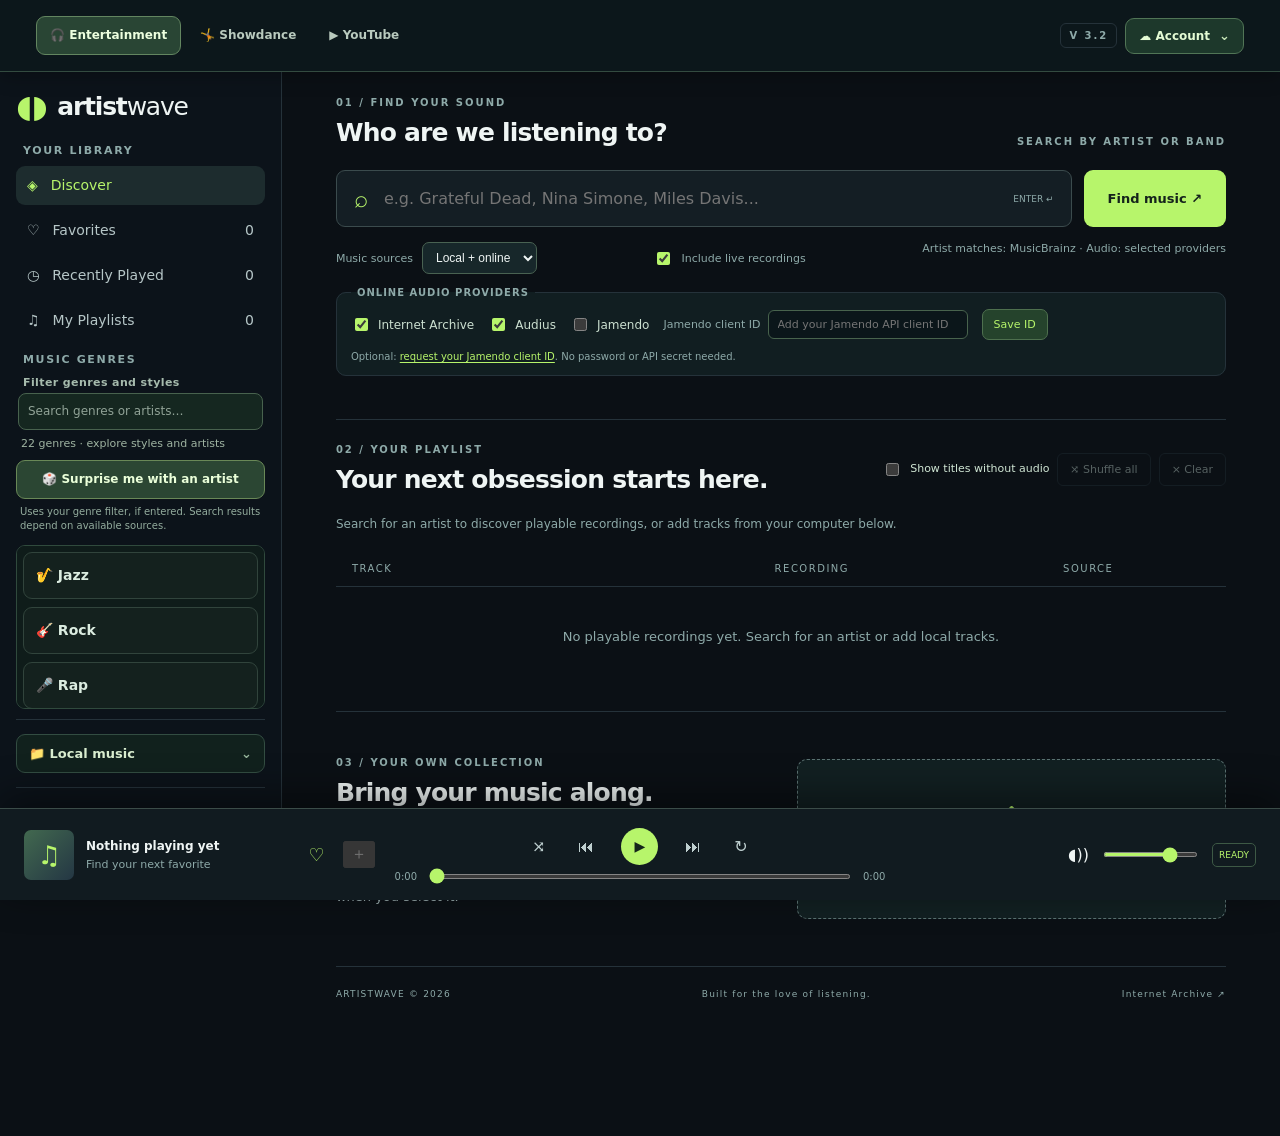
==== index.html @ f335d91b "Create polished My Playlists workspace and save-track actions" ====
<!doctype html>
<html lang="en">
<head>
  <meta charset="utf-8" />
  <meta name="viewport" content="width=device-width, initial-scale=1" />
  <meta name="theme-color" content="#0b1015" />
  <meta name="google-oauth-client-id" content="143348900361-co7l5q5b5jl2c51in1p6od1nft592smq.apps.googleusercontent.com" />
  <title>ArtistWave — Your artist, your station</title>
  <link rel="stylesheet" href="styles.css" />
</head>
<body>
  <div class="app-shell">
      <header class="topbar">
        <nav class="mode-tabs" aria-label="Switch ArtistWave workspace">
          <button type="button" id="modeAudio" class="mode-tab active" aria-current="page">🎧 Entertainment</button>
          <button type="button" id="studioNav" class="mode-tab studio-nav">🤸 Showdance</button>
          <button type="button" id="modeYoutube" class="mode-tab">▶ YouTube</button>
        </nav>
        <div class="top-right"><span class="version">V 3.2</span>
          <details class="topbar-account-menu" id="accountMenu">
            <summary class="topbar-account-toggle" aria-label="Open account and cloud sync settings">☁ Account</summary>
            <div class="cloud-account" aria-label="Account and private cloud sync">
        <div class="cloud-account-label">ACCOUNT · OPTIONAL</div>
        <div id="cloudAccountName" class="cloud-account-name">Guest · saved on this device</div>
        <button class="nav-item cloud-signin" id="cloudSignIn" type="button">☁ Sign in with Google</button>
        <div id="cloudAccountActions" class="cloud-account-actions" hidden>
          <button type="button" id="cloudSyncNow">↻ Sync now</button>
          <button type="button" id="cloudImportGuest">Import guest favorites</button>
          <button type="button" id="cloudSignOut">Sign out</button>
        </div>
        <details id="cloudSetup" class="cloud-setup">
          <summary>Google Drive sync setup</summary>
          <label for="googleClientId">Google OAuth web client ID</label>
          <input id="googleClientId" type="text" placeholder="…apps.googleusercontent.com" autocomplete="off" spellcheck="false" />
          <button type="button" id="cloudSaveClient">Save client ID</button>
          <small>App owner: <a href="https://console.cloud.google.com/auth/clients" target="_blank" rel="noopener noreferrer">create an OAuth web client</a> and enable Google Drive API. Set the authorized JavaScript origin to <code>https://28121978444.github.io</code>. Do not enter a client secret.</small>
        </details>
        <div id="cloudStatus" class="cloud-status" role="status" aria-live="polite">Guest mode · cloud sync off</div>
      </div>
          </details>
        </div></header>
    <aside class="sidebar">
      <a href="#" class="brand" aria-label="ArtistWave home"><span class="brand-icon">◖◗</span><span>artist<span class="brand-light">wave</span></span></a>
      <div class="side-label">YOUR LIBRARY</div>
      <button class="nav-item active" id="discoverNav"><span>◈</span> Discover</button>
      <button class="nav-item" id="favoritesNav"><span>♡</span> Favorites <span class="nav-count" id="favoriteCount">0</span></button>
      <button class="nav-item" id="recentNav" type="button"><span>◷</span> Recently Played <span class="nav-count" id="recentCount">0</span></button>
      <button class="nav-item library-playlists-nav" id="myPlaylistsNav" type="button"><span>♫</span> My Playlists <span class="nav-count" id="myPlaylistsCount">0</span></button>
      <div class="side-label">MUSIC GENRES</div>
      <label class="genre-filter-label" for="genreFilter">Filter genres and styles</label>
      <div class="genre-filter-row"><input id="genreFilter" type="search" placeholder="Search genres or artists…" maxlength="80" autocomplete="off" aria-describedby="genreFilterCount" /><button id="genreFilterClear" type="button" aria-label="Clear genre filter" hidden>×</button></div>
      <div id="genreFilterCount" class="genre-filter-count" role="status" aria-live="polite"></div>
      <button id="surpriseArtist" class="surprise-artist" type="button" aria-describedby="surpriseArtistHelp">🎲 Surprise me with an artist</button>
      <span id="surpriseArtistHelp" class="surprise-help">Uses your genre filter, if entered. Search results depend on available sources.</span>
      <nav id="genreTree" class="genre-tree" aria-label="Browse music genres, styles and eras"></nav>
      <div class="side-divider"></div>
      <details class="sidebar-local-tools" id="localToolsMenu">
        <summary>📁 Local music</summary>
                <button class="nav-item folder-nav" id="addFolderNav" type="button"><span>📁</span> Add Music Folder</button>
        <button class="nav-item folder-reopen" id="reopenFolderNav" type="button" hidden><span>↻</span> Reopen saved folder</button>
        <button class="nav-item folder-forget" id="forgetFolderNav" type="button" hidden><span>×</span> Forget saved folder</button>
        <div class="folder-summary" id="folderSummary" aria-live="polite">No local folder selected</div>
      </details>
      <div class="side-divider"></div>
      
      <div class="sidebar-bottom"><span class="icon-spark">✦</span><p>Just the artist you love.<br><span>No algorithm detours.</span></p></div>
    </aside>



      <main class="main">
      <section class="my-playlists-workspace" id="myPlaylistsWorkspace" hidden aria-labelledby="myPlaylistsHeading">
        <div class="my-playlists-hero">
          <div class="my-playlists-hero-art" aria-hidden="true"><span>♫</span><span>✦</span><span>◖◗</span></div>
          <div class="my-playlists-hero-copy">
            <div class="overline">ARTISTWAVE / YOUR COLLECTION</div>
            <h1 id="myPlaylistsHeading">Your music.<br><em>Your playlists.</em></h1>
            <p>Build your own listening collections. Save tracks while exploring, then return whenever the mood strikes.</p>
          </div>
          <button id="myPlaylistsCreate" class="my-playlists-create" type="button">＋ New playlist</button>
        </div>
        <div class="my-playlists-layout">
          <section class="my-playlists-library" aria-label="Saved playlists">
            <div class="my-playlists-section-head"><h2>Your collections</h2><span id="myPlaylistsTotal">0 playlists</span></div>
            <div id="myPlaylistsCards" class="my-playlists-cards"></div>
          </section>
          <section class="my-playlists-detail" id="myPlaylistsDetail" aria-label="Playlist details">
            <div class="my-playlists-detail-empty" id="myPlaylistsDetailEmpty"><span class="my-playlists-empty-icon">♫</span><h2>A soundtrack for every moment.</h2><p>Create a playlist, then add songs from Discover, Favorites, or Recently Played.</p></div>
            <div id="myPlaylistsDetailContent" hidden>
              <div class="my-playlists-detail-head"><div><div class="overline">PERSONAL PLAYLIST</div><h2 id="myPlaylistsDetailName"></h2><p id="myPlaylistsDetailInfo"></p></div>
                <div class="my-playlists-detail-actions"><button id="myPlaylistsRename" type="button">✎ Rename</button><button id="myPlaylistsDelete" type="button">Delete</button></div></div>
              <div class="my-playlists-play-actions"><button id="myPlaylistsPlay" type="button">▶ Play playlist</button><button id="myPlaylistsShuffle" type="button">⤨ Shuffle</button></div>
              <div id="myPlaylistsTracks" class="my-playlists-tracks"></div>
              <p class="my-playlists-note">Availability depends on your audio sources. Local files stay on your device and may need to be reopened in another session.</p>
            </div>
          </section>
        </div>
      </section>
      <section class="youtube-workspace" id="youtubeWorkspace" hidden aria-labelledby="youtubeHeading">
        <div class="youtube-head"><div class="overline">WATCH MUSIC / VIDEO</div><h2 id="youtubeHeading">▶ YouTube</h2>
          <p>Watch music videos using YouTube’s official, visible player. The entertainment audio library remains separate.</p></div>
        <div class="youtube-account">
          <div class="youtube-account-copy"><strong id="youtubeAccountHeading">YouTube account</strong>
            <p id="youtubeAccountStatus" role="status" aria-live="polite">YouTube uses its own browser sign-in session.</p></div>
          <a id="youtubeSignInLink" href="https://www.youtube.com/" target="_blank" rel="noopener noreferrer">Open YouTube / Sign in ↗</a>
        </div>
        <div class="youtube-panel">
          <form id="youtubeLinkForm" class="youtube-link-form">
            <label for="youtubeUrl">Paste a YouTube video or playlist link</label>
            <div class="youtube-link-row"><input id="youtubeUrl" type="url" inputmode="url" placeholder="https://www.youtube.com/watch?v=…" autocomplete="off" spellcheck="false" />
              <button type="submit">▶ Open video</button></div>
          </form>
          <form id="youtubeSearchForm" class="youtube-search-form" action="https://www.youtube.com/results" method="get" target="_blank" rel="noopener noreferrer">
            <label for="youtubeSearch">Find videos on YouTube</label>
            <div class="youtube-link-row"><input id="youtubeSearch" name="search_query" placeholder="Artist, track, or music video" maxlength="140" />
              <button type="submit">Search YouTube ↗</button></div>
          </form>
          <div id="youtubeMessage" class="youtube-message" role="status" aria-live="polite">Paste a YouTube link to watch it here, or search on YouTube and copy the link.</div>
          <div id="youtubePlayerRegion" class="youtube-player-region" hidden>
            <iframe id="youtubeFrame" title="Official YouTube video player" allow="accelerometer; autoplay; encrypted-media; gyroscope; picture-in-picture; web-share" allowfullscreen loading="lazy" referrerpolicy="strict-origin-when-cross-origin"></iframe>
          </div>
          <p class="youtube-disclaimer">Videos must permit embedding. Playback uses YouTube’s official player, not extracted audio; YouTube Premium does not unlock a separate audio-only stream here.</p>
        </div>
      </section>
      <section class="studio-workspace" id="studioWorkspace" hidden aria-labelledby="studioHeading">
        <div class="studio-intro">
          <div><div class="overline">ARTISTWAVE 3.0 / GYM WORKSPACE</div><h2 id="studioHeading">🤸 Showdance Studio</h2>
            <p>Plan and rehearse gymnastics and dance competition routines. Set your gym’s own time limit; rules vary by discipline and event.</p></div>
          <button type="button" id="studioClose">← Back to music</button>
        </div>
        <div class="studio-layout">
          <div class="studio-main">
            <section class="studio-panel" aria-label="Routine setup">
              <div class="studio-panel-heading"><h3>Routine details</h3><button type="button" id="studioNew">+ New routine</button></div>
              <label for="studioRoutineSelect">Saved routine</label>
              <select id="studioRoutineSelect" aria-label="Choose saved routine"></select>
              <div class="studio-input-grid">
                <label>Routine name<input id="studioName" maxlength="90" placeholder="Floor final – Team A" /></label>
                <label>Athlete / team<input id="studioAthlete" maxlength="90" placeholder="Athlete or group" /></label>
                <label>Discipline<select id="studioDiscipline"><option>Artistic gymnastics</option><option>Rhythmic gymnastics</option><option>Acrobatic gymnastics</option><option>Dance / showdance</option><option>Group gymnastics</option><option>Other gym performance</option></select></label>
                <label>Target duration (seconds)<input id="studioTarget" type="number" min="15" max="900" step="1" value="90" /></label>
              </div>
              <div class="studio-input-actions"><button type="button" id="studioSave">Save routine</button><button type="button" id="studioDelete">Delete routine</button></div>
              <p class="studio-caption">Duration is a planning target, not a claim about competition regulations. Ask the event organizer for the correct limit.</p>
            </section>
            <section class="studio-panel" aria-label="Routine music">
              <div class="studio-panel-heading"><h3>Music timeline</h3><span id="studioTotal" class="studio-duration">0:00 / 1:30</span></div>
              <div class="studio-duration-track"><div id="studioDurationFill"></div></div>
              <p id="studioTimingStatus" class="studio-caption">Add music from the active playlist or your favorites.</p>
              <div class="studio-add-row">
                <select id="studioTrackSelect" aria-label="Choose a track to add"></select>
                <button type="button" id="studioAddTrack">+ Add track</button>
              </div>
              <div id="studioSegments" class="studio-segments" aria-live="polite"></div>
              <div class="studio-practice">
                <button type="button" id="studioPlay">▶ Rehearse routine</button>
                <button type="button" id="studioStop">■ Stop</button>
                <span id="studioPlaybackStatus" role="status" aria-live="polite">Ready to rehearse</span>
              </div>
              <p class="studio-caption">Use start/end times to preview sections in order. Browser seeking depends on the audio source. This is a rehearsal planner, not a downloadable audio editor.</p>
            </section>
          </div>
          <aside class="studio-side">
            <section class="studio-panel"><h3>Gym routine cues</h3><p>For each music section, add a cue such as <strong>Entrance</strong>, <strong>Tumbling pass</strong>, <strong>Formation change</strong>, or <strong>Final pose</strong>.</p>
              <p>Sections play sequentially, with their chosen start/end times. Keep a locally available copy of your competition music and confirm performance rights.</p></section>
            <section class="studio-panel"><h3>Saving & privacy</h3><p>Guest routines stay on this browser. With Google sign-in, online track references and routine metadata synchronize to your private Drive app data.</p><p>Local audio files are never uploaded. Reopen their folder on other devices to rehearse local segments.</p></section>
          </aside>
        </div>
        <audio id="studioAudio" preload="metadata"></audio>
      </section>

      <section class="hero" id="artistWaveHero"><div class="hero-copy"><div class="eyebrow"><span class="little-star">✳</span> THE MUSIC IS YOURS TO CHOOSE</div><h1>One artist.<br><em>Every track.</em></h1><p>No noise. No distractions. Type an artist or band and build a listening session around them.</p></div><div class="hero-art" aria-hidden="true"><div class="orb orb-a"></div><div class="orb orb-b"></div><div class="vinyl"><div class="vinyl-ring ring-one"></div><div class="vinyl-ring ring-two"></div><div class="vinyl-ring ring-three"></div><div class="record-label"><div class="record-hole"></div></div></div><div class="star star-one">✳</div><div class="star star-two">✧</div></div></section>

      <section class="search-section" id="discoverSection"><div class="section-heading"><div><div class="overline">01 / FIND YOUR SOUND</div><h2>Who are we listening to?</h2></div><span class="section-aside">SEARCH BY ARTIST OR BAND</span></div><form id="searchForm" class="search-form"><label class="search-box" for="artistInput"><span class="search-icon">⌕</span><input id="artistInput" name="artist" type="search" placeholder="e.g. Grateful Dead, Nina Simone, Miles Davis..." autocomplete="off" maxlength="100" required /><span class="key-hint">ENTER ↵</span></label><button class="primary-button" id="searchButton" type="submit">Find music <span>↗</span></button></form><div class="search-options"><label class="source-select-label" for="sourceMode"><span>Music sources</span><select id="sourceMode" aria-label="Playlist source"><option value="both" selected>Local + online</option><option value="local">Local only</option><option value="online">Online only</option></select></label><label class="checkbox"><input type="checkbox" id="includeLive" checked/><span>Include live recordings</span></label><span>Artist matches: MusicBrainz · Audio: selected providers</span></div><fieldset class="provider-panel" id="providerPanel"><legend>Online audio providers</legend>
  <label class="provider-choice"><input type="checkbox" id="providerArchive" checked /><span>Internet Archive</span></label>
  <label class="provider-choice"><input type="checkbox" id="providerAudius" checked /><span>Audius</span></label>
  <label class="provider-choice"><input type="checkbox" id="providerJamendo" /><span>Jamendo</span></label>
  <label class="provider-key" for="jamendoClientId"><span>Jamendo client ID</span><input type="text" id="jamendoClientId" inputmode="text" autocomplete="off" spellcheck="false" placeholder="Add your Jamendo API client ID" aria-describedby="jamendoHelp" /></label>
  <button class="provider-save" id="saveJamendoId" type="button">Save ID</button>
  <small id="jamendoHelp">Optional: <a href="https://devportal.jamendo.com/" target="_blank" rel="noopener noreferrer">request your Jamendo client ID</a>. No password or API secret needed.</small>
</fieldset>
<div id="matchPanel" class="match-panel" hidden><div class="match-top"><div><div class="overline">CHOOSE THE RIGHT MATCH</div><h3 id="matchHeading">Search matches</h3></div><span id="matchSummary"></span></div><div id="matchList" class="match-list"></div></div></section>

      <section class="genre-results" id="genreResults" hidden>
        <div class="section-heading"><div><div class="overline">BROWSE THE MUSIC</div><h2 id="genreResultsHeading">Explore music styles</h2></div><span id="genreResultsCount" class="section-aside"></span></div>
        <p id="genreResultsDescription" class="status-message">Choose an artist to load their playlist.</p>
        <div id="genreArtistList" class="genre-artist-list"></div>
      </section>
      <nav class="album-jump" id="albumJump" aria-label="Jump to album" hidden><label for="albumJumpSelect">Jump to album</label><select id="albumJumpSelect" aria-label="Jump to album"><option value="">Choose an album</option></select></nav>
      <section class="playlist-section" id="playlistSection"><div class="section-heading playlist-title"><div><div class="overline" id="playlistOverline">02 / YOUR PLAYLIST</div><h2 id="playlistHeading">Your next obsession starts here.</h2></div><div class="playlist-actions"><label class="checkbox catalog-toggle"><input type="checkbox" id="showUnavailable"/><span>Show titles without audio</span></label><button class="text-button" id="shuffleAll" disabled>⤨ Shuffle all</button><button class="text-button" id="clearList" disabled>× Clear</button></div></div><div id="statusMessage" class="status-message" role="status" aria-live="polite">Search for an artist to discover playable recordings, or add tracks from your computer below.</div><div class="track-table-head"><span>TRACK</span><span>RECORDING</span><span>SOURCE</span><span></span></div><div id="trackList" class="track-list"><div class="empty-state"><div class="empty-icon">♫</div><strong>It's quiet in here.</strong><span>Search for an artist above to start the music.</span></div></div><a id="externalSearch" class="external-search" href="#" target="_blank" rel="noopener noreferrer" hidden></a><button class="load-more" id="loadMore" hidden>Load more recordings ↓</button></section>

      <section class="local-section"><div class="local-left"><div class="overline">03 / YOUR OWN COLLECTION</div><h2>Bring your music along.</h2><p>Add files or select a music folder from the sidebar. ArtistWave scans supported files and subfolders on your device (where permitted). Nothing is uploaded. Folder access is requested only when you select it.</p></div><div class="file-drop" id="fileDrop" tabindex="0" role="button" aria-label="Add local audio files"><span class="upload-icon">↥</span><strong>Drop audio files here</strong><span>or <u>browse files</u> · MP3, FLAC, WAV, OGG, M4A</span><input id="fileInput" type="file" accept="audio/*,.flac,.m4a" multiple hidden /></div></section>
      <footer class="footer"><span>ARTISTWAVE © 2026</span><span>Built for the love of listening.</span><a href="https://archive.org" target="_blank" rel="noopener noreferrer">Internet Archive ↗</a></footer>
    </main>
  </div>

  <div class="player"><div class="now-playing"><div class="mini-art" id="miniArt">♫</div><div class="now-text"><strong id="nowTitle">Nothing playing yet</strong><span id="nowArtist">Find your next favorite</span></div><button id="favoriteCurrent" class="heart-button" aria-label="Save current track" disabled>♡</button><button id="playlistSaveCurrent" class="playlist-save-current" type="button" aria-label="Add current track to playlist" title="Add to playlist" disabled>＋</button></div><div class="playback"><div class="play-controls"><button id="shuffleButton" title="Shuffle" aria-label="Toggle shuffle">⤨</button><button id="previousButton" title="Previous" aria-label="Previous track">⏮</button><button id="playButton" class="play-main" title="Play" aria-label="Play">▶</button><button id="nextButton" title="Next" aria-label="Next track">⏭</button><button id="repeatButton" title="Repeat: off" aria-label="Change repeat mode">↻</button></div><div class="timeline"><span id="currentTime">0:00</span><input id="seekBar" type="range" min="0" max="1000" value="0" aria-label="Seek playback"/><span id="duration">0:00</span></div></div><div class="player-right"><span class="volume-icon">◖))</span><input id="volumeBar" type="range" min="0" max="100" value="75" aria-label="Volume"/><span class="source-badge" id="playingSource">READY</span></div></div>
  <dialog id="artDialog" class="art-dialog" aria-labelledby="artDialogHeading">
    <form method="dialog" id="artDialogForm">
      <h2 id="artDialogHeading">Choose artwork</h2>
      <p id="artDialogArtist" class="art-dialog-info"></p>
      <label for="artUrl">Image URL (photo, logo, album or live show)</label>
      <input id="artUrl" type="url" placeholder="https://example.com/artist.jpg" />
      <div class="art-dialog-actions"><button type="button" id="artSaveUrl" class="primary-button">Use image URL</button><label class="art-upload">Or upload an image<input id="artUpload" type="file" accept="image/*" hidden /></label></div>
      <div class="art-dialog-actions art-dialog-bottom"><button type="button" id="artReset">Restore automatic image</button><button type="submit">Cancel</button></div>
      <p id="artDialogError" role="status"></p>
    </form>
  </dialog>
  <input id="folderInput" type="file" webkitdirectory directory multiple hidden />
  <audio id="audio" preload="metadata"></audio>
  <script src="https://accounts.google.com/gsi/client" defer></script>
  <script src="cloud-sync.js" defer></script>
  <script src="app.js" defer></script>
  <script src="studio.js" defer></script>
  <script src="navigation.js" defer></script>
  <script src="playlists.js" defer></script>
</body>
</html>
---- styles.css ----
:root{color-scheme:dark;--bg:#0b1015;--panel:#101922;--line:#25323a;--text:#eff5f4;--muted:#8eaaa9;--accent:#b7f56b;--sidebar:245px;font-family:Inter,ui-sans-serif,system-ui,-apple-system,"Segoe UI",sans-serif}*{box-sizing:border-box}body{background:var(--bg);color:var(--text);margin:0;padding-bottom:115px}button,input{font:inherit}button{cursor:pointer}a{color:inherit;text-decoration:none}.app-shell{display:grid;grid-template-columns:var(--sidebar) minmax(0,1fr);min-height:100vh}.sidebar{position:sticky;top:0;height:calc(100vh - 92px);border-right:1px solid var(--line);padding:30px 20px;background:#0c131a;display:flex;flex-direction:column;gap:10px}.brand{font-size:25px;font-weight:850;letter-spacing:-1.2px;display:flex;gap:11px;align-items:center;margin-bottom:54px}.brand-icon{color:var(--accent);font-size:31px}.brand-light{font-weight:350}.side-label,.overline,.eyebrow,.section-aside,.breadcrumb,.top-right{font-size:10px;letter-spacing:2px;font-weight:750;color:var(--muted)}.side-label{margin:15px 9px 5px}.nav-item{border:0;background:transparent;color:#b6c6c7;padding:14px;border-radius:9px;text-align:left;display:flex;gap:13px}.nav-item:hover,.nav-item.active{background:#1d2c2e;color:var(--accent)}.nav-count{margin-left:auto}.side-divider{height:1px;background:var(--line);margin:15px 0}.source-item{display:flex;gap:12px;padding:11px 6px;align-items:center}.source-item strong,.source-item small{display:block}.source-item strong{font-size:12px}.source-item small{font-size:10px;color:var(--muted);margin-top:3px}.source-dot,.live-dot{height:8px;width:8px;display:inline-block;border-radius:100%;background:var(--accent);flex-shrink:0}.source-dot.local{background:#7da2db}.sidebar-bottom{margin-top:auto;display:flex;gap:13px;font-size:12px;color:#d4e5dc}.sidebar-bottom span{color:var(--muted)}.icon-spark{font-size:23px}.main{width:100%;max-width:1440px;padding:0 5.4%;margin:auto}.topbar{display:flex;justify-content:space-between;align-items:center;height:83px;border-bottom:1px solid var(--line)}.breadcrumb span{padding:0 8px;color:#4e686d}.breadcrumb strong{color:var(--text)}.top-right{display:flex;gap:10px;align-items:center}.version{border:1px solid var(--line);border-radius:6px;padding:6px 8px;margin-left:10px}.hero{display:flex;min-height:340px;justify-content:space-between;align-items:center;border-bottom:1px solid var(--line);overflow:hidden}.hero-copy{position:relative;z-index:1}.eyebrow{color:var(--accent)}h1{font-size:clamp(42px,5.3vw,82px);letter-spacing:-4px;line-height:.99;margin:25px 0 19px}h1 em{color:var(--accent);font-style:normal}h2{font-size:25px;letter-spacing:-.8px;margin:10px 0 0}.hero p,.local-left p{color:#9aacae;line-height:1.7;max-width:510px;font-size:13px}.hero-art{position:relative;width:340px;height:310px;flex:0 0 340px}.vinyl{width:255px;height:255px;position:absolute;top:27px;left:55px;border-radius:50%;background:repeating-radial-gradient(circle,#111923 0 3px,#1a2932 4px 6px,#0f171d 7px 10px);box-shadow:0 20px 80px #0009,0 0 0 1px #456;display:grid;place-items:center;transform:rotate(-15deg)}.record-label{width:93px;height:93px;background:var(--accent);border-radius:50%;display:grid;place-items:center}.record-hole{width:11px;height:11px;border-radius:50%;background:#101820}.orb{position:absolute;border-radius:50%;filter:blur(30px);background:#376e5577}.orb-a{width:220px;height:200px;left:15px;top:20px}.orb-b{width:150px;height:150px;right:0;bottom:0}.star{position:absolute;color:var(--accent);font-size:28px}.star-one{right:0;top:12px}.star-two{left:20px;bottom:20px}.search-section,.playlist-section{padding:42px 0 25px;border-bottom:1px solid var(--line)}.section-heading{display:flex;align-items:end;justify-content:space-between;margin-bottom:23px}.search-form{display:flex;gap:12px}.search-box{height:57px;border:1px solid #3b4b4d;border-radius:9px;background:#141e24;display:flex;align-items:center;gap:14px;padding:0 17px;flex:1}.search-box:focus-within{border-color:var(--accent)}.search-icon{color:var(--accent);font-size:24px}.search-box input{background:transparent;color:#f8fffa;border:0;outline:0;flex:1;min-width:0}.key-hint{font-size:9px;color:var(--muted);white-space:nowrap}.primary-button{background:var(--accent);border:0;border-radius:9px;color:#14221b;font-size:13px;font-weight:800;padding:0 24px}.primary-button:hover{background:#ccff8b}.search-options{display:flex;justify-content:space-between;gap:20px;font-size:11px;color:var(--muted);margin-top:15px}.checkbox{display:flex;gap:8px;align-items:center}.checkbox input{accent-color:var(--accent)}.match-panel{margin-top:25px;border:1px solid var(--line);border-radius:12px;background:#111a20;padding:20px}.match-panel[hidden],.external-search[hidden],.load-more[hidden]{display:none}.match-top{display:flex;justify-content:space-between;gap:15px;align-items:center;margin-bottom:18px}.match-top h3{margin:6px 0;font-size:19px}.match-top span{font-size:11px;color:var(--muted)}.match-list{display:grid;grid-template-columns:repeat(auto-fill,minmax(225px,1fr));gap:9px;max-height:350px;overflow:auto}.match-card{min-height:75px;border:1px solid #314147;border-radius:9px;padding:12px 14px;text-align:left;color:var(--text);background:#172329;display:flex;flex-direction:column;gap:7px}.match-card strong{font-size:13px}.match-card small{font-size:11px;color:var(--muted);line-height:1.4}.match-card:hover,.match-card.selected{border-color:var(--accent);background:#24352c}.playlist-title{align-items:center}.playlist-actions{display:flex;gap:8px}.text-button{background:transparent;border:1px solid var(--line);padding:9px 12px;border-radius:6px;color:#c7dbd4;font-size:11px}.text-button:disabled{opacity:.4;cursor:default}.status-message{font-size:12px;color:var(--muted);margin-bottom:20px}.status-message.error{color:#ffac93}.track-table-head,.track-row{display:grid;grid-template-columns:3fr 2fr 85px 42px;align-items:center;gap:20px;padding:12px 16px;border-bottom:1px solid var(--line)}.track-table-head{font-size:10px;letter-spacing:1.5px;color:var(--muted)}.track-row{min-height:68px;grid-template-columns:40px minmax(0,3fr) minmax(0,2fr) 85px 42px}.track-row.active{background:#1b302c}.track-row:hover{background:#172229}.track-play,.heart-button{border:0;background:transparent;color:var(--accent);font-size:18px}.track-info{min-width:0}.track-info strong,.track-info small{display:block;overflow:hidden;text-overflow:ellipsis;white-space:nowrap}.track-info strong{font-size:13px}.track-info small,.recording-name,.track-source{font-size:11px;color:var(--muted)}.recording-name{overflow:hidden;text-overflow:ellipsis;white-space:nowrap}.empty-state{padding:42px 15px;display:flex;flex-direction:column;align-items:center;gap:10px;color:var(--muted);font-size:13px}.empty-icon{font-size:34px;color:var(--accent)}.external-search{display:inline-block;color:var(--accent);font-size:12px;margin:20px 0}.load-more{border:1px solid #4c7162;color:var(--accent);padding:12px 17px;background:#17251d;border-radius:8px;margin:15px 0}.local-section{display:grid;grid-template-columns:1fr 1fr;align-items:center;gap:32px;padding:45px 0}.file-drop{border:1px dashed #5b7272;border-radius:10px;min-height:160px;display:flex;flex-direction:column;gap:8px;align-items:center;justify-content:center;cursor:pointer;background:#122022;color:#d8e7de;font-size:12px;text-align:center;padding:15px}.file-drop:hover,.file-drop.dragover{border-color:var(--accent);background:#1f3229}.file-drop span{color:var(--muted)}.upload-icon{font-size:30px;color:var(--accent)!important}.footer{display:flex;gap:20px;justify-content:space-between;border-top:1px solid var(--line);padding:22px 0;font-size:9px;letter-spacing:1.2px;color:var(--muted)}.player{position:fixed;bottom:0;left:0;right:0;z-index:10;height:92px;background:#111b20;border-top:1px solid #3b4c48;display:grid;grid-template-columns:1fr 1.4fr 1fr;gap:20px;align-items:center;padding:10px 24px;box-shadow:0 -10px 40px #0007}.now-playing{display:flex;align-items:center;gap:12px;min-width:0}.mini-art{width:50px;height:50px;display:grid;place-items:center;border-radius:7px;background:linear-gradient(135deg,#42694f,#243744);color:var(--accent);font-size:26px}.now-text{min-width:0;flex:1}.now-text strong,.now-text span{display:block;text-overflow:ellipsis;white-space:nowrap;overflow:hidden}.now-text strong{font-size:12px}.now-text span{font-size:11px;color:var(--muted);margin-top:5px}.playback{display:flex;flex-direction:column;align-items:center;gap:6px}.play-controls{display:flex;gap:21px;align-items:center}.play-controls button{border:0;color:#becfcf;background:transparent;font-size:16px}.play-controls .play-main{background:var(--accent);color:#14251b;width:37px;height:37px;border-radius:50%;font-size:14px}.play-controls button.active{color:var(--accent)}.timeline{display:flex;width:100%;align-items:center;gap:10px;font-size:10px;color:var(--muted)}.timeline input{flex:1}.player-right{display:flex;justify-content:flex-end;align-items:center;gap:12px}.player-right input{max-width:95px}.source-badge{font-size:9px;color:var(--accent);border:1px solid #3d5945;padding:6px;border-radius:5px}input[type=range]{accent-color:var(--accent);height:5px}button:focus-visible,a:focus-visible,input:focus-visible{outline:2px solid var(--accent);outline-offset:3px}@media(max-width:1050px){.app-shell{grid-template-columns:190px 1fr}.sidebar{padding:25px 12px}.main{padding:0 4%}.hero-art{width:230px;flex-basis:230px}.vinyl{left:0;width:205px;height:205px;top:55px}.local-section{grid-template-columns:1fr}.track-table-head,.recording-name{display:none}.track-row{grid-template-columns:32px minmax(0,1fr) 70px 30px}}@media(max-width:700px){.app-shell{display:block}.sidebar{height:auto;position:static;display:flex;flex-direction:row;align-items:center;gap:8px;padding:10px;overflow-x:auto;border-bottom:1px solid var(--line)}.brand{font-size:19px;margin:0 12px 0 0;flex-shrink:0}.side-label,.source-item,.side-divider,.sidebar-bottom{display:none}.nav-item{white-space:nowrap;padding:10px}.main{padding:0 18px}.topbar{height:60px}.hero{min-height:245px}.hero-art{display:none}h1{font-size:48px;letter-spacing:-2.5px}.section-aside,.key-hint{display:none}.search-section,.playlist-section{padding-top:27px}.search-form{flex-direction:column}.primary-button{height:48px}.section-heading{align-items:start;gap:10px}.playlist-actions{flex-wrap:wrap}.search-options{flex-wrap:wrap}.footer{flex-wrap:wrap}.player{grid-template-columns:1fr 1fr;height:110px;padding:8px 14px;gap:8px}.now-playing{grid-column:1}.playback{grid-column:2}.play-controls{gap:9px}.player-right{display:none}body{padding-bottom:110px}}
/* v1.2: visual identity cards — 1/3 image, 2/3 text, stable artwork per ID */
.match-list{grid-template-columns:repeat(auto-fill,minmax(270px,1fr));max-height:520px}
.match-card{display:grid;grid-template-columns:minmax(0,1fr) minmax(0,2fr);gap:0;min-height:116px;padding:0;overflow:hidden;align-items:stretch}
.match-art{position:relative;display:grid;place-items:center;min-width:0;min-height:116px;overflow:hidden;background:linear-gradient(135deg,#314e3b,#182c33);border-right:1px solid #3b5350}
.match-art img{position:absolute;width:100%;height:100%;inset:0;object-fit:cover;display:block}
.match-art-fallback{font-weight:800;font-size:38px;color:var(--accent)}
.match-art-fallback[hidden]{display:none}
.match-copy{display:flex;flex-direction:column;justify-content:center;gap:8px;min-width:0;padding:12px 13px}
.match-copy strong{font-size:13px;line-height:1.25;overflow-wrap:anywhere}
.match-copy small{font-size:11px;line-height:1.4;color:var(--muted);overflow-wrap:anywhere}
@media(max-width:560px){.match-list{grid-template-columns:1fr}.match-card{min-height:105px}.match-art{min-height:105px}}

/* v1.3: Rap era navigation and stable custom artwork */
.genre-tree{display:flex;flex-direction:column;gap:7px;max-height:46vh;overflow-y:auto;padding:0 3px 3px 0}
.genre-node{border:1px solid #31443c;border-radius:9px;background:#14211e;overflow:hidden}
.genre-node summary{cursor:pointer;padding:13px 11px;font-size:13px;font-weight:750;list-style-position:inside;color:var(--accent)}
.genre-era-list{display:flex;flex-direction:column;padding:3px 8px 9px 21px;gap:3px}
.genre-era-button{border:0;border-radius:6px;background:transparent;color:#bccdc4;text-align:left;padding:9px 10px;font-size:12px}
.genre-era-button:hover,.genre-era-button[aria-pressed="true"]{background:#29422f;color:var(--accent)}
.genre-results{padding:30px 0 20px;border-bottom:1px solid var(--line)}
.genre-results[hidden]{display:none}
.genre-artist-list{display:grid;grid-template-columns:repeat(auto-fill,minmax(215px,1fr));gap:10px}
.genre-artist-card{position:relative;display:flex;flex-direction:column;align-items:flex-start;gap:8px;text-align:left;border:1px solid #30473b;border-radius:9px;padding:15px 35px 15px 15px;background:#13221d;color:#f0f5ee;min-height:87px}
.genre-artist-card:hover{border-color:var(--accent);background:#23372b}
.genre-artist-card strong{font-size:13px}
.genre-artist-card small{font-size:11px;color:var(--muted);line-height:1.4}
.genre-artist-card>span:last-child{position:absolute;right:14px;top:15px;color:var(--accent)}
.match-art{cursor:pointer}
.match-art:focus-visible{outline:2px solid var(--accent);outline-offset:-3px;z-index:2}
.art-dialog{width:min(94vw,480px);background:#15221f;color:var(--text);border:1px solid #496a54;border-radius:12px;padding:25px;box-shadow:0 20px 80px #000c}
.art-dialog::backdrop{background:#000b}
.art-dialog form{display:flex;flex-direction:column;gap:14px}
.art-dialog h2{margin:0;font-size:24px}
.art-dialog-info{margin:0;color:var(--muted);font-size:13px}
.art-dialog label{font-size:12px;color:#cad9cf}
.art-dialog input[type=url]{width:100%;padding:13px;background:#0e1717;border:1px solid #466453;border-radius:7px;color:var(--text)}
.art-dialog-actions{display:flex;gap:12px;align-items:center;flex-wrap:wrap}
.art-dialog-actions .primary-button{min-height:40px}
.art-upload{display:inline-flex;align-items:center;min-height:40px;border:1px solid #4b6653;border-radius:7px;padding:0 12px;cursor:pointer}
.art-dialog-bottom{justify-content:space-between}
.art-dialog-bottom button{background:transparent;border:1px solid #4d6557;color:#cfe5d1;border-radius:7px;padding:10px}
#artDialogError{font-size:12px;color:#ffa791;margin:0;min-height:15px}
@media(max-width:800px){.genre-tree{max-height:50vh}.sidebar{flex-wrap:wrap}.genre-tree{width:100%;order:5}.genre-results{padding-top:22px}}

/* v1.4: optional catalog-only titles and external lyrics lookup */
.catalog-toggle{display:inline-flex;align-items:center;gap:8px;max-width:225px;white-space:normal;color:#d0e6d4;font-size:11px;text-align:left;line-height:1.3}
.catalog-toggle input{accent-color:var(--accent);flex:none}
.unavailable-row{grid-template-columns:40px minmax(0,3fr) minmax(0,2fr) 65px 112px;border-left:2px solid #846d48;background:#171e20}
.unavailable-row .track-info strong{color:#b7c7c2}
.unavailable-mark{color:#b9a079;text-align:center}
.unavailable-row .recording-name{color:#c2ad81}
.lyrics-link{display:inline-flex;justify-content:center;align-items:center;font-size:11px;white-space:nowrap;color:#d7f3ac;border:1px solid #647c55;padding:8px 7px;border-radius:6px;text-decoration:none}
.lyrics-link:hover{background:#2d3a26}
@media(max-width:1050px){.unavailable-row{grid-template-columns:32px minmax(0,1fr) 65px 112px}.unavailable-row .recording-name{display:none}}
@media(max-width:700px){.playlist-actions{align-items:center}.catalog-toggle{min-width:155px}.unavailable-row{grid-template-columns:23px minmax(0,1fr) 94px;gap:6px;padding:10px 6px}.unavailable-row .track-source{display:none}.lyrics-link{font-size:10px;padding:6px 4px}}

/* v1.5: linked lyrics sources for ALL tracks, with explicit provider credit */
.track-row{grid-template-columns:40px minmax(0,3fr) minmax(0,2fr) 72px minmax(162px,1.5fr)}
.track-actions{display:flex;align-items:center;justify-content:flex-end;gap:7px;min-width:0}
.lyrics-actions{display:flex;align-items:center;justify-content:flex-end;gap:5px;flex-wrap:wrap;min-width:0}
.lyrics-actions .lyrics-link{font-size:10px;padding:6px 7px;line-height:1.2}
.lyrics-credit{font-size:9px;color:var(--muted);width:100%;text-align:right;line-height:1.2}
.unavailable-row{grid-template-columns:40px minmax(0,3fr) minmax(0,2fr) 72px minmax(162px,1.5fr)}
.unavailable-row>.lyrics-actions{align-self:center}
.track-heart,.track-actions .heart-button{flex:none}
@media(max-width:1050px){
  .track-row,.unavailable-row{grid-template-columns:32px minmax(0,1fr) 68px minmax(162px,1fr)}
  .recording-name{display:none}
}
@media(max-width:700px){
  .track-row,.unavailable-row{grid-template-columns:26px minmax(0,1fr) minmax(120px,1.1fr);gap:5px;padding:9px 5px}
  .track-row>.track-source,.unavailable-row>.track-source{display:none}
  .track-actions{gap:1px;justify-content:flex-end}
  .lyrics-actions{gap:3px}
  .lyrics-actions .lyrics-link{font-size:9px;padding:6px 5px}
  .lyrics-credit{font-size:8px}
}

/* v1.6: Rap era expands to artist names directly in the genre sidebar */
.genre-era-group{display:flex;flex-direction:column;min-width:0}
.genre-era-button{width:100%;font-weight:600}
.genre-era-button.active,.genre-era-button[aria-expanded="true"]{background:#29422f;color:var(--accent)}
.genre-sidebar-artists{display:flex;flex-direction:column;gap:1px;padding:3px 0 7px 8px}
.genre-sidebar-artists[hidden]{display:none}
.genre-sidebar-artist{background:transparent;border:0;border-left:2px solid #365448;text-align:left;color:#c3d2c9;font-size:11px;padding:7px 8px 7px 11px;width:100%;overflow-wrap:anywhere}
.genre-sidebar-artist:hover,.genre-sidebar-artist:focus-visible{border-left-color:var(--accent);color:var(--accent);background:#203328}
.genre-results{scroll-margin-top:16px}
.genre-tree{max-height:calc(100vh - 330px);min-height:160px;overflow-y:auto}
@media(max-width:800px){.genre-tree{max-height:340px;min-height:0}}

/* v1.7: shared navigation for historical genre eras and showdance styles */
.genre-tree{gap:7px;overflow-y:auto;scrollbar-color:#4a6c54 transparent;scrollbar-width:thin}
.genre-category-heading{margin:15px 4px 6px;padding-top:12px;border-top:1px solid #31443c;font-size:10px;font-weight:800;letter-spacing:1.25px;color:#9eb29f}
.genre-node{display:flex;flex-direction:column;min-width:0}
.genre-top-button{width:100%;background:transparent;color:#dbece0;border:0;text-align:left;font-size:13px;font-weight:720;padding:13px 11px;line-height:1.35}
.genre-top-button[aria-expanded="true"]{background:#243b2b;color:var(--accent)}
.genre-top-button:hover{background:#29422f;color:var(--accent)}
.genre-style-group{display:flex;flex-direction:column;min-width:0}
.genre-style-button{width:100%;text-align:left;background:#1b2c25;border:0;border-radius:6px;padding:10px 9px;color:#c3dacc;font-size:11px;font-weight:730}
.genre-style-button[aria-expanded="true"]{color:var(--accent);background:#293c2d}
.genre-style-button:hover{color:var(--accent)}
.genre-style-group .genre-era-group{margin-left:5px}
.genre-era-button{white-space:normal;overflow-wrap:anywhere;line-height:1.4}
.genre-results{scroll-margin-top:15px}
.genre-artist-list{grid-template-columns:repeat(auto-fill,minmax(210px,1fr))}
@media(max-width:800px){.genre-category-heading{width:100%}.genre-tree{max-height:350px}}

/* v1.8 sidebar fix: do not compress expanded genre buttons to a few pixels.
   The outer genre list scrolls, while every button keeps its natural height. */
.sidebar{min-width:0}
.sidebar .genre-tree{
  display:flex;
  flex-direction:column;
  flex:1 1 auto;
  min-height:0;
  min-width:0;
  max-height:none;
  gap:8px;
  overflow-y:auto;
  overflow-x:hidden;
  align-items:stretch;
  padding:2px 5px 12px 2px;
}
.sidebar .genre-node{
  display:flex;
  flex:0 0 auto;
  flex-shrink:0;
  flex-direction:column;
  width:100%;
  height:auto;
  min-width:0;
  overflow:visible;
  border-radius:9px;
}
.sidebar .genre-top-button,
.sidebar .genre-style-button,
.sidebar .genre-era-button,
.sidebar .genre-sidebar-artist{
  display:block;
  position:static;
  width:100%;
  height:auto;
  min-height:38px;
  max-height:none;
  line-height:1.4;
  white-space:normal;
  overflow-wrap:anywhere;
  box-sizing:border-box;
  flex:0 0 auto;
  text-align:left;
}
.sidebar .genre-top-button{padding:11px 12px;min-height:45px}
.sidebar .genre-style-button{padding:9px 11px;min-height:39px}
.sidebar .genre-era-button{padding:9px 10px;min-height:38px}
.sidebar .genre-sidebar-artist{padding:9px 10px;min-height:34px}
.sidebar .genre-era-list,
.sidebar .genre-style-group,
.sidebar .genre-era-group,
.sidebar .genre-sidebar-artists{
  flex:0 0 auto;
  height:auto;
  min-height:0;
  overflow:visible;
}
.sidebar .genre-category-heading{
  flex:0 0 auto;
  width:100%;
  line-height:1.5;
  margin:16px 0 7px;
  white-space:normal;
}
.sidebar .sidebar-bottom{flex:0 0 auto}
@media(max-width:700px){
  .sidebar{align-items:stretch;overflow:visible}
  .sidebar .genre-tree{
    order:5;
    flex:1 0 100%;
    width:100%;
    max-height:360px;
    overflow-y:auto;
  }
  .sidebar .genre-node{width:100%}
}

/* v1.9: artist cards select from ANY point, with independent picture edit icon */
.match-item{position:relative;display:block;min-width:0}
.match-item>.match-card{width:100%;height:100%;min-height:116px;cursor:pointer}
.match-item>.match-card:hover .match-art,.match-item>.match-card:focus-visible .match-art{filter:brightness(1.12)}
.match-item>.match-card.selected{border-color:var(--accent);background:#263b2d}
.match-item>.match-edit{
  position:absolute;z-index:2;top:8px;right:8px;
  display:grid;place-items:center;width:30px;height:30px;
  border:1px solid #73887c;border-radius:7px;
  background:#101e1deb;color:var(--accent);font-size:17px;
  cursor:pointer;line-height:1;
}
.match-item>.match-edit:hover,.match-item>.match-edit:focus-visible{background:#34543b;border-color:var(--accent)}
.match-item .match-copy{padding-right:41px}
.match-item .match-art{cursor:pointer}
@media(max-width:560px){.match-item>.match-card{min-height:105px}}

/* v2.0: selected local folders and local / online source mode */
.folder-nav{width:100%;align-items:center;min-height:40px;font-size:12px;flex-shrink:0}
.folder-summary{padding:0 12px 9px;color:var(--muted);font-size:10px;line-height:1.5;overflow-wrap:anywhere;flex-shrink:0}
.source-select-label{display:inline-flex;align-items:center;gap:9px;font-size:11px;color:var(--muted);flex-wrap:wrap}
.source-select-label select{appearance:auto;background:#17272a;color:var(--text);border:1px solid #496252;border-radius:7px;padding:7px 9px;max-width:210px;font-size:12px}
.source-select-label select:focus-visible{outline:2px solid var(--accent)}
@media(max-width:700px){
  .sidebar .folder-nav{order:4;width:auto;white-space:nowrap;flex:0 0 auto;margin-left:auto}
  .sidebar .folder-summary{display:none}
  .source-select-label{width:100%;justify-content:flex-start}
}

/* v2.1: individually selectable playback providers */
.provider-panel{display:flex;flex-wrap:wrap;align-items:center;gap:9px 14px;min-width:0;margin:13px 0 18px;border:1px solid var(--line);background:#111e21;padding:11px 14px;border-radius:10px}
.provider-panel legend{font-size:10px;font-weight:800;color:var(--muted);letter-spacing:1px;padding:0 6px;text-transform:uppercase}
.provider-choice{display:inline-flex;align-items:center;gap:7px;font-size:12px;color:#cce0d1;cursor:pointer}
.provider-choice input{accent-color:var(--accent);flex:none}
.provider-key{display:inline-flex;align-items:center;gap:7px;font-size:11px;color:var(--muted);min-width:0}
.provider-key input{background:#0b161a;border:1px solid #48634d;color:var(--text);border-radius:6px;padding:7px 9px;width:200px;max-width:45vw;min-width:0;font-size:11px}
.provider-save{background:#25432c;border:1px solid #4e704e;border-radius:7px;color:var(--accent);font-size:11px;padding:8px 11px;cursor:pointer}
.provider-save:hover{background:#34563a}
.provider-panel small{flex-basis:100%;font-size:10px;line-height:1.5;color:var(--muted)}
.provider-panel small a{color:var(--accent);text-decoration:underline;text-underline-offset:2px}
.track-source .provider-link{color:var(--accent);text-decoration:underline;text-decoration-color:#60805d;text-underline-offset:2px}
@media(max-width:700px){.provider-panel{align-items:flex-start}.provider-key{flex-basis:100%}.provider-key input{flex:1;width:auto;max-width:none}.provider-choice{margin:3px 0}}

/* v2.2: album sections with independent album playback controls */
.album-group{margin:19px 0 24px;border:1px solid var(--line);border-radius:12px;overflow:hidden;background:#111a20;min-width:0}
.album-header{display:flex;align-items:center;flex-wrap:wrap;gap:10px 14px;padding:13px 16px;background:#192a27;border-bottom:1px solid #34473d;min-height:58px}
.album-heading{font-size:15px;line-height:1.3;letter-spacing:-.2px;font-weight:760;color:#e9f5e7;margin:0;min-width:0;overflow-wrap:anywhere}
.album-count{font-size:10px;white-space:nowrap;color:var(--muted);margin-right:auto}
.album-play-button{display:inline-flex;align-items:center;justify-content:center;min-height:34px;flex:0 0 auto;white-space:nowrap;background:#b7f56b;color:#13231a;border:0;border-radius:8px;font-size:11px;font-weight:800;padding:8px 14px;cursor:pointer}
.album-play-button:hover{background:#d2ff99}
.album-play-button:focus-visible{outline:2px solid white;outline-offset:2px}
.album-tracks{min-width:0}
.album-tracks>.track-row:last-child{border-bottom:0}
.album-tracks>.track-row{background:transparent}
.album-tracks>.track-row.active{background:#1b302c}
.album-tracks>.track-row:hover{background:#1c292c}
@media(max-width:700px){
 .album-group{margin:14px 0 18px}
 .album-header{padding:11px 12px;gap:8px}
 .album-heading{flex:1 1 55%;font-size:13px}
 .album-count{order:3;flex-basis:100%;margin-right:0}
 .album-play-button{font-size:11px;padding:8px 10px}
}

/* v2.3 optional account & cloud settings */
.cloud-account{border:1px solid #354b43;background:#11211f;border-radius:9px;padding:11px 9px;display:flex;flex-direction:column;gap:7px;min-width:0;flex:0 0 auto}
.cloud-account-label{font-size:10px;letter-spacing:1.2px;color:var(--muted);font-weight:800}
.cloud-account-name{font-size:11px;font-weight:700;line-height:1.4;color:#e1eee5;overflow-wrap:anywhere}
.cloud-signin{border:1px solid #41694c;background:#203d2b;color:var(--accent);font-size:11px;line-height:1.35;padding:10px;justify-content:center;text-align:center;min-height:38px;flex:0 0 auto}
.cloud-account-actions{display:flex;flex-direction:column;gap:6px;min-width:0}
.cloud-account-actions[hidden]{display:none}
.cloud-account-actions button,.cloud-setup button{border:1px solid #456b4f;border-radius:6px;background:#244331;color:#e0f9d2;font-size:10px;text-align:left;padding:8px 9px;min-height:31px}
.cloud-account button:disabled{opacity:.55;cursor:wait}
.cloud-setup summary{cursor:pointer;color:#bfcea9;font-size:10px;line-height:1.5}
.cloud-setup label{font-size:10px;color:var(--muted);display:block;margin-top:8px}
.cloud-setup input{width:100%;min-width:0;background:#0a181b;color:var(--text);font-size:10px;border:1px solid #4a6655;border-radius:5px;padding:7px;margin:5px 0;overflow-wrap:anywhere}
.cloud-setup small{display:block;color:var(--muted);font-size:9px;line-height:1.5;margin-top:7px}
.cloud-status{font-size:10px;color:#a1b5a9;line-height:1.5;overflow-wrap:anywhere}
.cloud-status.error{color:#f6bbad}
@media(max-width:700px){
 .sidebar .cloud-account{order:4;flex:1 0 100%;width:100%;padding:8px 10px}
 .sidebar .cloud-account-actions{flex-direction:row;flex-wrap:wrap}
 .sidebar .cloud-account-actions button{flex:1 1 auto}
 .sidebar .cloud-signin{text-align:left;justify-content:flex-start}
}

/* v2.4: trusted release-year labels alongside album and collection headings */
.album-year{font-size:10px;color:var(--muted);border:1px solid #42604a;border-radius:5px;padding:4px 7px;line-height:1;white-space:nowrap}
.album-heading{flex:0 1 auto}
.album-header .album-year{flex:0 0 auto}

/* v2.5 library: album art, jump links, listening history, saved folders */
.album-jump{display:flex;align-items:center;gap:11px;flex-wrap:wrap;margin:15px 0 19px;padding:10px 14px;background:#15251f;border:1px solid #355348;border-radius:10px}
.album-jump[hidden]{display:none}
.album-jump label{font-size:11px;font-weight:700;letter-spacing:.5px;color:var(--muted);white-space:nowrap}
.album-jump select{color:var(--text);background:#0f1d1e;border:1px solid #526c58;border-radius:7px;padding:8px 10px;min-width:180px;max-width:100%;flex:1}
.album-group{scroll-margin-top:24px}
.album-header{gap:10px}
.album-cover{height:54px;width:54px;flex:0 0 54px;display:grid;place-items:center;overflow:hidden;background:linear-gradient(145deg,#345846,#152d30);border:1px solid #506b56;border-radius:8px;color:#bddc8c;font-size:24px}
.album-cover img{width:100%;height:100%;object-fit:cover;display:block}
.album-cover img[hidden]{display:none}
.sidebar .folder-reopen,.sidebar .folder-forget{min-height:35px;font-size:11px;line-height:1.4;width:100%;flex:0 0 auto}
.sidebar .folder-reopen[hidden],.sidebar .folder-forget[hidden]{display:none}
.sidebar .folder-forget{color:#e6b5a6}
@media(max-width:700px){
  .album-jump{margin:12px 0;padding:10px}
  .album-jump select{width:100%;flex-basis:100%}
  .album-cover{height:44px;width:44px;flex-basis:44px}
  .sidebar .folder-reopen,.sidebar .folder-forget{width:auto;flex:1 1 auto}
}

/* v3 sidebar usability: genres stay visible ahead of optional account tools. */
@media(min-width:701px){
  .sidebar{height:100dvh;box-sizing:border-box;overflow-y:auto;overflow-x:hidden;overscroll-behavior:contain;padding-top:16px;padding-bottom:16px;gap:6px}
  .sidebar .brand{margin-bottom:9px;flex:0 0 auto}
  .sidebar .side-label{margin:7px 7px 3px;flex:0 0 auto}
  .sidebar .nav-item{flex:0 0 auto;padding:10px 11px}
  .sidebar .side-divider{margin:6px 0;flex:0 0 auto}
  .sidebar .genre-tree{flex:0 0 auto;min-height:240px;max-height:min(52dvh,490px);overflow-y:auto;scrollbar-width:thin;border:1px solid #304a3d;background:#0f1c1a;border-radius:9px;padding:6px}
  .sidebar .cloud-account{flex:0 0 auto}
  .sidebar .sidebar-bottom{display:none}
}
@media(max-width:700px){
  .sidebar .genre-tree{order:2;flex:1 0 100%;min-height:220px;max-height:360px}
  .sidebar .cloud-account{order:4}
}

/* ArtistWave 3.0 — gymnastics and dance competition rehearsal workspace */
.studio-workspace{padding:25px 0 35px;min-width:0}
.studio-workspace[hidden]{display:none}
.studio-intro{display:flex;align-items:center;justify-content:space-between;gap:22px;padding:27px 26px;margin:8px 0 20px;background:linear-gradient(115deg,#17392d,#15222e);border:1px solid #4d7052;border-radius:15px}
.studio-intro h2{font-size:clamp(25px,3vw,38px);margin:8px 0 10px;line-height:1.1;color:#e8ffd9}
.studio-intro p{max-width:630px;font-size:13px;line-height:1.7;color:#c4d6ce;margin:0}
.studio-intro button,.studio-input-actions button,.studio-panel-heading button,.studio-practice button,.studio-add-row button{background:#c4f38a;color:#18291c;border:0;border-radius:8px;font-size:12px;font-weight:800;padding:11px 15px;white-space:nowrap}
.studio-intro button{background:#244b3e;border:1px solid #6d9077;color:#edffe4}
.studio-layout{display:grid;grid-template-columns:minmax(0,2fr) minmax(240px,.85fr);gap:18px;align-items:start}
.studio-main,.studio-side{display:flex;flex-direction:column;gap:16px;min-width:0}
.studio-panel{background:#111d21;border:1px solid #344a41;border-radius:13px;padding:20px;min-width:0}
.studio-panel h3{font-size:18px;margin:0 0 11px;color:#eef8e7}
.studio-panel>p,.studio-side p{line-height:1.7;color:#c5d5cd;font-size:12px}
.studio-panel-heading{display:flex;align-items:center;justify-content:space-between;flex-wrap:wrap;gap:9px;margin-bottom:13px}
.studio-panel-heading h3{margin:0}
.studio-panel label{font-size:11px;font-weight:700;color:#b4c6bb;display:flex;flex-direction:column;gap:6px}
.studio-panel input,.studio-panel select{background:#0b1619;border:1px solid #50665a;color:#f4f8f2;border-radius:7px;padding:10px;width:100%;min-width:0;font-family:inherit;font-size:12px;box-sizing:border-box}
.studio-panel select{cursor:pointer}
.studio-input-grid{display:grid;grid-template-columns:repeat(2,minmax(0,1fr));gap:12px;margin:13px 0}
.studio-input-actions{display:flex;flex-wrap:wrap;gap:9px;margin-top:12px}
#studioDelete{background:#3b2b29;color:#f4c6be;border:1px solid #86564d}
.studio-caption{font-size:11px!important;line-height:1.6;color:#97ab9e!important;margin:11px 0 0}
.studio-duration{font-size:15px;color:#d2ffa6;font-weight:800;font-variant-numeric:tabular-nums}
.studio-duration-track{width:100%;height:9px;overflow:hidden;border-radius:6px;background:#25372e;border:1px solid #395848}
.studio-duration-track>div{height:100%;width:0;background:#b4ee79;border-radius:6px;transition:width .15s}
.studio-duration-track>div.over-target{background:#ffad75}
.studio-add-row{display:flex;gap:9px;align-items:center;margin:17px 0}
.studio-add-row select{flex:1;min-width:0}
.studio-segments{display:flex;flex-direction:column;gap:11px;min-width:0}
.studio-segment{border:1px solid #365244;border-radius:10px;background:#182824;padding:12px;min-width:0}
.studio-segment-header{display:flex;gap:6px 12px;align-items:baseline;flex-wrap:wrap;margin-bottom:11px}
.studio-segment-header strong{color:#f5ffe6;font-size:13px}
.studio-segment-source{color:#b0c0b2;font-size:10px}
.studio-segment-fields{display:grid;grid-template-columns:100px 100px minmax(120px,1fr);gap:9px}
.studio-segment-actions{display:flex;gap:6px;justify-content:flex-end;margin-top:9px}
.studio-segment-actions button{border:1px solid #507459;background:#213b31;color:#e1f4d3;min-width:34px;min-height:33px;border-radius:7px}
.studio-segment-actions button:last-child{color:#ffb4a7}
.studio-empty{font-size:12px;color:#acc0ae;border:1px dashed #3b574b;border-radius:8px;padding:18px;margin:0}
.studio-practice{display:flex;gap:8px;align-items:center;flex-wrap:wrap;margin-top:17px}
#studioStop{background:#26352f;color:#e0e9dd;border:1px solid #5b7661}
.studio-practice span{font-size:11px;color:#a9ceae;line-height:1.5}
.studio-practice .error{color:#ffb8a6}
.studio-panel button:disabled{opacity:.55;cursor:not-allowed}
.studio-nav{color:#d3f1c1}
@media(max-width:1100px){.studio-layout{grid-template-columns:minmax(0,1fr)}.studio-side{display:grid;grid-template-columns:repeat(2,minmax(0,1fr))}}
@media(max-width:700px){
  .studio-intro{padding:18px;align-items:flex-start;flex-direction:column}
  .studio-panel{padding:13px}
  .studio-input-grid{grid-template-columns:1fr}
  .studio-side{grid-template-columns:1fr}
  .studio-segment-fields{grid-template-columns:repeat(2,minmax(0,1fr))}
  .studio-segment-cue{grid-column:span 2}
  .studio-add-row{flex-direction:column;align-items:stretch}
  .studio-add-row button{width:100%}
}

/* Dedicated workspace visibility must override the normal hero flex layout. */
.hero[hidden],.studio-workspace[hidden]{display:none!important}

/* v3.0: compact account dropdown on the right side of the top bar. */
.topbar{position:relative;z-index:30;overflow:visible}
.topbar .top-right{display:flex;align-items:center;gap:9px;min-width:0}
.topbar-account-menu{position:relative;flex:0 0 auto;z-index:31;letter-spacing:normal}
.topbar-account-toggle{list-style:none;display:inline-flex;align-items:center;justify-content:center;min-height:36px;border-radius:9px;padding:8px 13px;box-sizing:border-box;border:1px solid #517556;background:#1d382b;color:#e4fbd4;font-size:12px;font-weight:800;cursor:pointer;white-space:nowrap}
.topbar-account-toggle::-webkit-details-marker{display:none}
.topbar-account-toggle::after{content:'⌄';font-size:13px;margin-left:9px;color:#c9e8b9}
.topbar-account-menu[open] .topbar-account-toggle{background:#31523c;border-color:#83a46c}
.topbar-account-toggle:focus-visible{outline:2px solid var(--accent);outline-offset:3px}
.topbar-account-menu>.cloud-account{position:absolute;right:0;top:calc(100% + 9px);z-index:40;width:min(330px,calc(100vw - 30px));box-sizing:border-box;padding:14px;display:flex;flex-direction:column;gap:9px;max-height:min(72dvh,600px);overflow-y:auto;box-shadow:0 18px 42px #0009;background:#14241f;border:1px solid #51725d;border-radius:12px}
.topbar-account-menu>.cloud-account .cloud-signin{width:100%;display:flex;justify-content:center;min-height:38px}
.topbar-account-menu>.cloud-account .cloud-account-actions button{width:100%;cursor:pointer}
.topbar-account-menu>.cloud-account .cloud-account-actions button:hover{background:#355844}
.topbar-account-menu>.cloud-account .cloud-setup{min-width:0}
.topbar-account-menu>.cloud-account .cloud-setup input{width:100%;max-width:100%}
@media(max-width:700px){
 .topbar{padding:0 4px}
 .topbar .top-right{gap:5px}
 .topbar .player-mode-label,.topbar .live-dot{display:none}
 .topbar-account-menu>.cloud-account{position:fixed;top:60px;right:10px;width:min(340px,calc(100vw - 20px));max-height:calc(100dvh - 90px)}
 .topbar-account-toggle{padding:8px 10px;font-size:11px}
}

/* Honor the account's authenticated/guest visibility toggles. */
.topbar-account-menu [hidden]{display:none!important}

/* Studio access belongs at the bottom of the sidebar, away from music genres. */
.sidebar-studio-footer{display:flex;flex:0 0 auto;margin-top:auto;padding-top:12px;border-top:1px solid #375146;background:#0c131a;position:sticky;bottom:0;z-index:5}
.sidebar-studio-footer .studio-nav{width:100%;min-height:48px;display:flex;align-items:center;gap:10px;background:#233e30;color:#e5fbd7;border:1px solid #587d56;border-radius:10px;padding:12px 13px;font-size:13px;font-weight:760;white-space:normal}
.sidebar-studio-footer .studio-nav:hover,.sidebar-studio-footer .studio-nav.active{background:#365d3d;color:#f6ffe9;border-color:#97bd71}
.sidebar-studio-footer .studio-nav:focus-visible{outline:2px solid #d7ffa9;outline-offset:2px}
@media(min-width:701px){
  .sidebar{height:calc(100dvh - 92px);min-height:0}
  .sidebar .genre-tree{flex:1 1 220px;max-height:none;min-height:140px}
  .sidebar-studio-footer{margin-top:auto}
}
@media(max-width:700px){
  .sidebar-studio-footer{order:7;flex:1 0 100%;width:100%;position:static;margin-top:4px;padding:10px 0 0;box-sizing:border-box}
  .sidebar-studio-footer .studio-nav{justify-content:center}
}

/* Navigation and declutter: audio library, gym studio and YouTube remain separate. */
.topbar{height:auto;min-height:75px;display:flex;align-items:center;gap:14px;justify-content:space-between;flex-wrap:wrap;padding:10px 0;box-sizing:border-box}
.mode-tabs{display:flex;align-items:center;gap:5px;flex-wrap:wrap;min-width:0}
.mode-tab{display:inline-flex;align-items:center;justify-content:center;border:1px solid transparent;border-radius:9px;color:#b9cabe;background:transparent;padding:10px 13px;font-size:12px;line-height:1.3;min-height:39px;font-weight:750;white-space:nowrap}
.mode-tab:hover{background:#1b2e27;border-color:#345840;color:#e0ffcb}
.mode-tab.active{background:#294534;border-color:#638660;color:#edffdf}
.mode-tab:focus-visible{outline:2px solid #d2ffa6;outline-offset:2px}
.topbar .breadcrumb{display:none}
.topbar .top-right{margin-left:auto;gap:8px}
.sidebar-local-tools{flex:0 0 auto;min-width:0;border:1px solid #334d42;border-radius:9px;background:#11211d;margin:4px 0}
.sidebar-local-tools>summary{cursor:pointer;padding:11px 12px;list-style:none;font-size:12px;font-weight:750;color:#d9edcf}
.sidebar-local-tools>summary::-webkit-details-marker{display:none}
.sidebar-local-tools>summary::after{content:'⌄';float:right;color:#97b69c}
.sidebar-local-tools[open]>summary::after{content:'⌃'}
.sidebar-local-tools>.nav-item{width:100%;box-sizing:border-box;font-size:11px;min-height:36px}
.sidebar-local-tools .folder-summary{font-size:11px;color:#a2b7a7;padding:8px 12px 13px;line-height:1.4}
.sidebar>.side-divider{margin:4px 0}
.sidebar .genre-tree{flex:1 1 200px;max-height:none}
.sidebar .brand{margin-bottom:7px}
/* Prioritize search and playlists over the oversized decorative audio hero. */
body[data-mode="audio"] .hero{display:none!important}
body[data-mode="audio"] .search-section{padding-top:25px}
body[data-mode="audio"] .playlist-section{padding-top:24px}
body[data-mode="studio"] .sidebar,body[data-mode="youtube"] .sidebar{display:none!important}
body[data-mode="studio"] .app-shell,body[data-mode="youtube"] .app-shell{grid-template-columns:minmax(0,1fr)}
body[data-mode="studio"] .main,body[data-mode="youtube"] .main{max-width:1250px;width:100%}
body[data-mode="studio"] .player,body[data-mode="youtube"] .player{display:none!important}
body[data-mode="studio"] .hero,body[data-mode="studio"] .search-section,
body[data-mode="studio"] .genre-results,body[data-mode="studio"] .playlist-section,
body[data-mode="studio"] .album-jump,body[data-mode="studio"] .local-section,
body[data-mode="youtube"] .hero,body[data-mode="youtube"] .search-section,
body[data-mode="youtube"] .genre-results,body[data-mode="youtube"] .playlist-section,
body[data-mode="youtube"] .album-jump,body[data-mode="youtube"] .local-section{display:none!important}
body[data-mode="studio"] .youtube-workspace{display:none!important}
body[data-mode="youtube"] .studio-workspace{display:none!important}
.youtube-workspace[hidden],.youtube-player-region[hidden]{display:none!important}
.youtube-workspace{padding:25px 0 45px}
.youtube-head{padding:24px 26px;border:1px solid #385348;background:linear-gradient(120deg,#17362f,#112029);border-radius:13px;margin-bottom:18px}
.youtube-head h2{font-size:clamp(26px,3.2vw,38px);color:#f4ffef;margin:9px 0}
.youtube-head p{color:#b6ccbf;font-size:13px;line-height:1.6;max-width:600px}
.youtube-panel{background:#121f23;border:1px solid #354b40;border-radius:13px;padding:22px}
.youtube-link-form,.youtube-search-form{margin:0 0 16px}
.youtube-link-form label,.youtube-search-form label{display:block;font-size:12px;font-weight:750;color:#bdd3c4;margin:0 0 8px}
.youtube-link-row{display:flex;gap:10px}
.youtube-link-row input{min-width:0;flex:1;border:1px solid #4e6755;background:#0c1719;color:#edf7ed;border-radius:8px;padding:12px;font:inherit;font-size:13px}
.youtube-link-row button{border:0;border-radius:8px;background:#c4f38a;color:#1c2a22;font-size:12px;font-weight:800;padding:10px 17px}
.youtube-search-form .youtube-link-row button{background:#314b40;color:#e5f3dd;border:1px solid #5b8061}
.youtube-message{font-size:12px;color:#b9d3bc;line-height:1.5;margin:12px 0}
.youtube-message.error{color:#f8b9a4}
.youtube-player-region{width:100%;aspect-ratio:16/9;min-height:225px;background:#06090d;margin:20px 0 10px;border-radius:12px;overflow:hidden}
.youtube-player-region iframe{display:block;width:100%;height:100%;border:0}
.youtube-disclaimer{font-size:11px;line-height:1.6;color:#9aafa6;margin:15px 0 0}
@media(min-width:701px){
  .sidebar{height:calc(100dvh - 92px);overflow-y:auto}
  .sidebar-local-tools{flex-shrink:0}
  .sidebar-studio-footer{display:none}
}
@media(max-width:700px){
  .topbar{padding:11px 0;gap:7px;align-items:center}
  .mode-tabs{width:100%;flex-wrap:nowrap;overflow-x:auto}
  .mode-tab{padding:9px 10px;font-size:11px;flex:1 0 auto}
  .topbar .top-right{margin-left:auto}
  .sidebar-local-tools{order:6;flex:1 0 100%;width:100%}
  .sidebar-local-tools>.nav-item{white-space:normal}
  .youtube-workspace{padding:14px 0 25px}
  .youtube-head{padding:17px}
  .youtube-panel{padding:13px}
  .youtube-link-row{flex-direction:column}
  .youtube-link-row button{min-height:40px}
  .youtube-player-region{min-height:200px}
}

/* Workspace navigation regression fix: never vertically center short pages. */
body[data-mode="studio"] .main,
body[data-mode="youtube"] .main{
  margin:0 auto;
  align-self:start;
  min-height:0;
}
body[data-mode="studio"] .app-shell,
body[data-mode="youtube"] .app-shell{
  align-content:start;
  align-items:start;
}
body[data-mode="audio"] .studio-workspace,
body[data-mode="audio"] .youtube-workspace{display:none!important}
body[data-mode="youtube"] .youtube-workspace,
body[data-mode="studio"] .studio-workspace{margin-top:0}

/* Shared site-level header: do not nest navigation inside the changing main grid. */
:root{--aw-header-height:72px}
.app-shell{
  display:grid;
  grid-template-columns:var(--sidebar) minmax(0,1fr);
  grid-template-rows:auto minmax(0,1fr);
  align-items:start;
}
.app-shell>.topbar{
  grid-column:1/-1;
  grid-row:1;
  position:sticky;
  top:0;
  z-index:80;
  box-sizing:border-box;
  width:100%;
  min-height:var(--aw-header-height);
  padding:12px clamp(16px,3vw,36px);
  margin:0;
  background:#0c171b;
  border-bottom:1px solid #334b40;
  box-shadow:0 4px 18px #0004;
}
.app-shell>.sidebar{
  grid-column:1;
  grid-row:2;
  top:var(--aw-header-height);
  height:calc(100dvh - var(--aw-header-height) - 92px);
  min-height:200px;
  box-sizing:border-box;
}
.app-shell>.main{
  grid-column:2;
  grid-row:2;
  width:100%;
  min-width:0;
  box-sizing:border-box;
  margin:0 auto;
  align-self:start;
}
body[data-mode="youtube"] .app-shell,
body[data-mode="studio"] .app-shell{grid-template-columns:minmax(0,1fr)}
body[data-mode="youtube"] .app-shell>.main,
body[data-mode="studio"] .app-shell>.main{grid-column:1/-1}
body[data-mode="youtube"] .main>footer,
body[data-mode="studio"] .main>footer{display:none!important}
body[data-mode="youtube"] .youtube-workspace,
body[data-mode="studio"] .studio-workspace{padding-top:22px}
@media(max-width:1050px) and (min-width:701px){
  .app-shell{grid-template-columns:190px minmax(0,1fr)}
}
@media(max-width:700px){
  .app-shell{display:block}
  .app-shell>.topbar{
    position:sticky;
    top:0;
    min-height:62px;
    padding:8px 12px;
    margin:0;
  }
  .app-shell>.sidebar{
    position:static;
    height:auto;
    min-height:0;
  }
  .app-shell>.main{width:100%;margin:0 auto}
}

/* YouTube session connection: clear whether the Google app account can be reused. */
.youtube-account{display:flex;align-items:center;justify-content:space-between;gap:16px;padding:16px 19px;margin:0 0 16px;background:#172c27;border:1px solid #486d54;border-radius:12px}
.youtube-account-copy{min-width:0;flex:1}
.youtube-account-copy strong{font-size:13px;color:#e9f7df}
.youtube-account-copy p{font-size:12px;line-height:1.55;color:#bcd0bf;margin:6px 0 0}
.youtube-account>a{display:inline-flex;flex:0 0 auto;align-items:center;justify-content:center;padding:10px 14px;font-size:12px;font-weight:800;color:#233425;background:#c5f398;border-radius:8px;text-decoration:none}
.youtube-account>a:hover{background:#ddffb8}
.youtube-account>a:focus-visible{outline:2px solid #f5ffdf;outline-offset:3px}
@media(max-width:700px){.youtube-account{flex-direction:column;align-items:stretch;padding:13px}.youtube-account>a{width:100%;box-sizing:border-box}}

/* v3.1: searchable casual music discovery without crowding the sidebar */
.sidebar .genre-filter-label{display:block;flex:0 0 auto;margin:1px 7px -2px;font-size:10px;letter-spacing:.4px;font-weight:680;color:#a6bbad}
.genre-filter-row{display:flex;align-items:center;gap:4px;min-width:0;flex:0 0 auto;padding:0 2px}
.genre-filter-row input{min-width:0;width:100%;flex:1;box-sizing:border-box;background:#152720;color:#eaf6e9;border:1px solid #48624e;border-radius:8px;padding:10px 9px;font:inherit;font-size:11px;line-height:1.3}
.genre-filter-row input:focus-visible{outline:2px solid #afd77a;outline-offset:2px}
.genre-filter-row input::placeholder{color:#91a397}
.genre-filter-row button{flex:0 0 auto;min-height:33px;min-width:30px;padding:2px 6px;border-radius:7px;border:1px solid #537254;background:#203a2e;color:#dbf0d2;font-size:17px}
.genre-filter-row button[hidden]{display:none}
.sidebar .genre-filter-count{flex:0 0 auto;min-height:12px;padding:0 5px;font-size:10px;line-height:1.4;color:#9fb4a2}
.genre-no-results{padding:14px 12px;margin:4px 0;color:#a5c1ad;font-size:12px;line-height:1.6}
@media(max-width:700px){
  .sidebar .genre-filter-label{order:2;flex:1 0 100%;width:100%}
  .sidebar .genre-filter-row{order:2;flex:1 0 100%;width:100%}
  .sidebar .genre-filter-count{order:2;flex:1 0 100%;width:100%}
  .sidebar .genre-tree{order:3}
}

/* v3.1 sidebar readability: slightly wider navigation and more legible genres. */
:root{--sidebar:282px}
@media(min-width:1061px){
  .app-shell{grid-template-columns:var(--sidebar) minmax(0,1fr)}
}
@media(min-width:701px) and (max-width:1060px){
  .app-shell{grid-template-columns:232px minmax(0,1fr)}
  .app-shell>.sidebar{padding-left:12px;padding-right:12px}
}
@media(min-width:701px){
  .app-shell>.sidebar{padding-left:16px;padding-right:16px}
}
.sidebar .nav-item{font-size:14px;line-height:1.35}
.sidebar .side-label{font-size:11px;letter-spacing:1.65px}
.sidebar .genre-top-button{font-size:14px;line-height:1.45}
.sidebar .genre-style-button{font-size:13px;line-height:1.45}
.sidebar .genre-era-button{font-size:13px;line-height:1.5}
.sidebar .genre-sidebar-artist{font-size:12px;line-height:1.5}
.sidebar .genre-category-heading{font-size:11px;line-height:1.5}
.sidebar .genre-filter-label{font-size:11px}
.sidebar .genre-filter-row input{font-size:12px}
.sidebar .genre-filter-count{font-size:11px}
.sidebar .sidebar-local-tools>summary{font-size:13px}
@media(max-width:700px){
  .sidebar .genre-top-button{font-size:14px}
  .sidebar .genre-style-button,.sidebar .genre-era-button{font-size:13px}
}

/* Optional random discovery: approachable without taking over the music browser. */
.sidebar .surprise-artist{
  display:flex;align-items:center;justify-content:center;flex:0 0 auto;width:100%;
  min-height:39px;padding:10px 12px;margin:2px 0 0;
  border:1px solid #698857;border-radius:9px;background:#2b4633;
  color:#eaffd9;font-size:12px;font-weight:800;line-height:1.35;text-align:center;
}
.sidebar .surprise-artist:hover{background:#3c6040;border-color:#a3ce7b}
.sidebar .surprise-artist:focus-visible{outline:2px solid #cbff95;outline-offset:2px}
.sidebar .surprise-help{
  display:block;flex:0 0 auto;margin:0 4px 5px;
  font-size:10px;color:#94ad9e;line-height:1.45;
}
@media(max-width:700px){
  .sidebar .surprise-artist,.sidebar .surprise-help{order:2;flex:1 0 100%;width:100%}
  .sidebar .surprise-artist{font-size:13px}
}
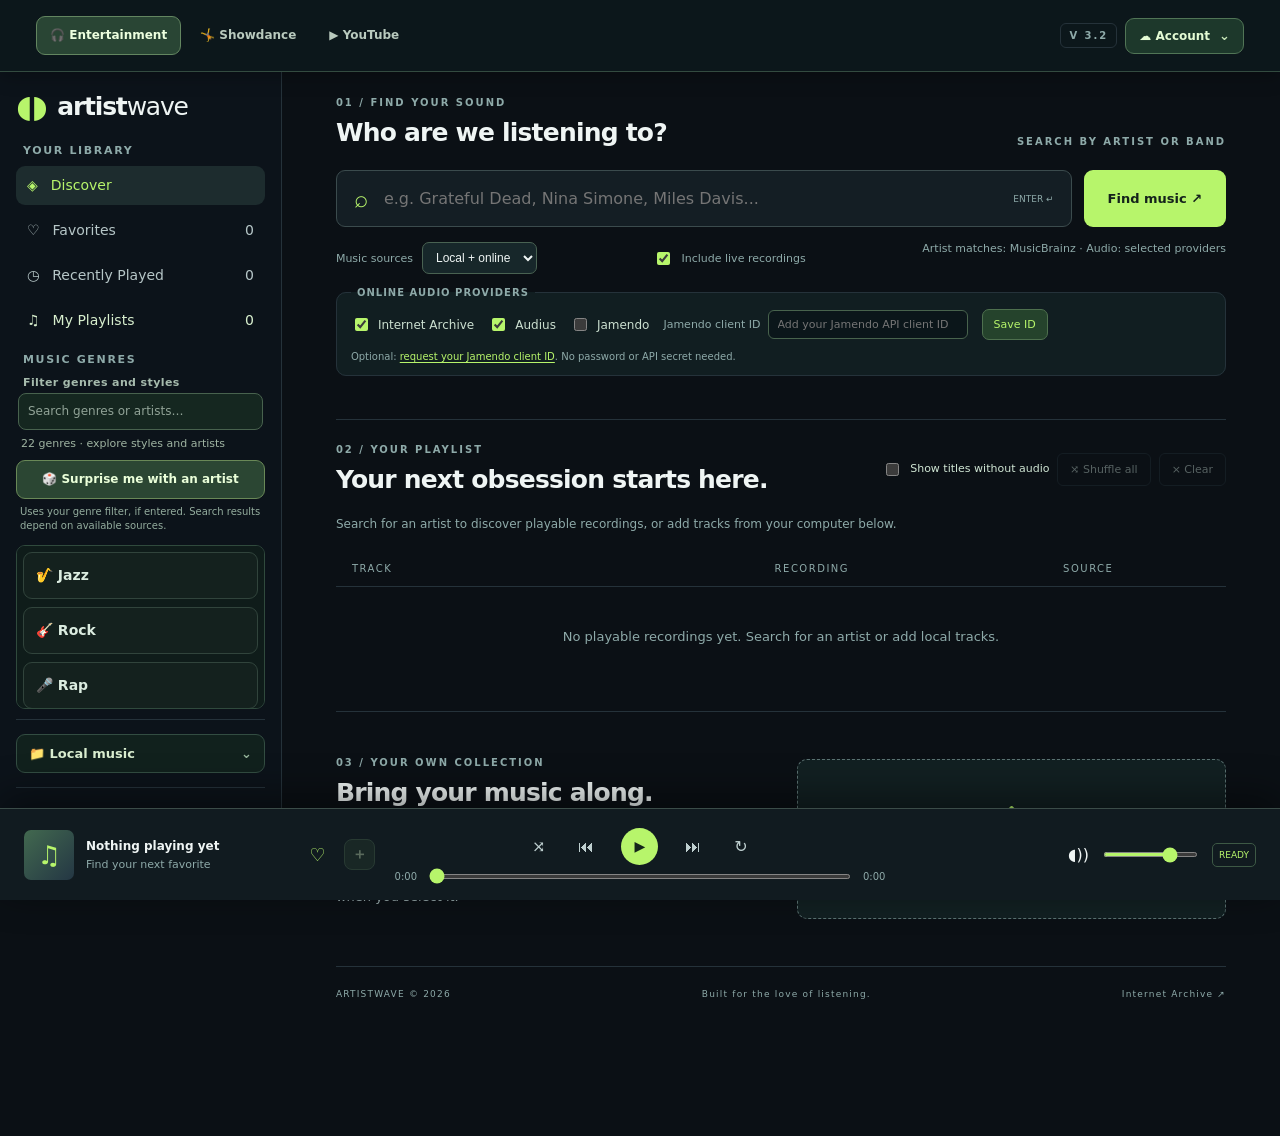
==== commit 08fe7fa3: "Add screen-reader status feedback for playlist actions" ====
--- a/index.html
+++ b/index.html
@@ -70,6 +70,7 @@
 
       <main class="main">
       <section class="my-playlists-workspace" id="myPlaylistsWorkspace" hidden aria-labelledby="myPlaylistsHeading">
+        <div id="myPlaylistsNotice" role="status" aria-live="polite"></div>
         <div class="my-playlists-hero">
           <div class="my-playlists-hero-art" aria-hidden="true"><span>♫</span><span>✦</span><span>◖◗</span></div>
           <div class="my-playlists-hero-copy">
@@ -195,6 +196,22 @@
   </div>
 
   <div class="player"><div class="now-playing"><div class="mini-art" id="miniArt">♫</div><div class="now-text"><strong id="nowTitle">Nothing playing yet</strong><span id="nowArtist">Find your next favorite</span></div><button id="favoriteCurrent" class="heart-button" aria-label="Save current track" disabled>♡</button><button id="playlistSaveCurrent" class="playlist-save-current" type="button" aria-label="Add current track to playlist" title="Add to playlist" disabled>＋</button></div><div class="playback"><div class="play-controls"><button id="shuffleButton" title="Shuffle" aria-label="Toggle shuffle">⤨</button><button id="previousButton" title="Previous" aria-label="Previous track">⏮</button><button id="playButton" class="play-main" title="Play" aria-label="Play">▶</button><button id="nextButton" title="Next" aria-label="Next track">⏭</button><button id="repeatButton" title="Repeat: off" aria-label="Change repeat mode">↻</button></div><div class="timeline"><span id="currentTime">0:00</span><input id="seekBar" type="range" min="0" max="1000" value="0" aria-label="Seek playback"/><span id="duration">0:00</span></div></div><div class="player-right"><span class="volume-icon">◖))</span><input id="volumeBar" type="range" min="0" max="100" value="75" aria-label="Volume"/><span class="source-badge" id="playingSource">READY</span></div></div>
+  <dialog id="playlistDialog" class="playlist-dialog" aria-labelledby="playlistDialogTitle">
+    <form id="playlistDialogForm" method="dialog">
+      <div class="playlist-dialog-mark">♫</div>
+      <h2 id="playlistDialogTitle">New playlist</h2>
+      <p id="playlistDialogHint">Give this collection a name you'll remember.</p>
+      <label id="playlistNameLabel" for="playlistName">Playlist name</label>
+      <input id="playlistName" type="text" maxlength="80" autocomplete="off" required placeholder="e.g. Midnight Drive" />
+      <div class="playlist-dialog-actions"><button id="playlistDialogCancel" type="button">Cancel</button><button id="playlistDialogSave" type="submit">Create playlist</button></div>
+    </form>
+  </dialog>
+  <dialog id="playlistPickerDialog" class="playlist-dialog" aria-labelledby="playlistPickerTitle">
+    <div class="playlist-dialog-mark">＋</div><h2 id="playlistPickerTitle">Add to playlist</h2>
+    <p id="playlistPickerTrack"></p>
+    <div id="playlistPickerChoices" class="playlist-picker-choices"></div>
+    <div class="playlist-dialog-actions"><button id="playlistPickerCancel" type="button">Close</button><button id="playlistPickerCreate" type="button">＋ New playlist</button></div>
+  </dialog>
   <dialog id="artDialog" class="art-dialog" aria-labelledby="artDialogHeading">
     <form method="dialog" id="artDialogForm">
       <h2 id="artDialogHeading">Choose artwork</h2>
--- a/styles.css
+++ b/styles.css
@@ -639,3 +639,113 @@
   .sidebar .surprise-artist,.sidebar .surprise-help{order:2;flex:1 0 100%;width:100%}
   .sidebar .surprise-artist{font-size:13px}
 }
+
+/* v3.2 My Playlists — a focused music-library experience, not another player. */
+.my-playlists-workspace[hidden],.playlist-dialog[hidden]{display:none!important}
+body[data-library-view="playlists"][data-mode="audio"] .hero,
+body[data-library-view="playlists"][data-mode="audio"] .search-section,
+body[data-library-view="playlists"][data-mode="audio"] .genre-results,
+body[data-library-view="playlists"][data-mode="audio"] .album-jump,
+body[data-library-view="playlists"][data-mode="audio"] .playlist-section,
+body[data-library-view="playlists"][data-mode="audio"] .local-section,
+body[data-library-view="playlists"][data-mode="audio"] .main>.footer{display:none!important}
+.my-playlists-workspace{width:100%;padding:24px 0 60px}
+.my-playlists-hero{position:relative;overflow:hidden;display:flex;align-items:center;gap:22px;min-height:215px;background:radial-gradient(ellipse at 88% 20%,#3e6750 0%,transparent 48%),linear-gradient(120deg,#24372c,#10252a 68%,#101c22);border:1px solid #47705a;border-radius:20px;padding:32px clamp(18px,3vw,42px);margin-bottom:23px}
+.my-playlists-hero-copy{position:relative;z-index:1;flex:1}
+.my-playlists-hero h1{font-size:clamp(30px,3.5vw,52px);line-height:1.03;letter-spacing:-1.9px;color:#fff;margin:12px 0 15px}
+.my-playlists-hero h1 em{font-style:normal;color:#c7f68d}
+.my-playlists-hero p{max-width:460px;color:#b9d0c4;font-size:13px;line-height:1.7;margin:0}
+.my-playlists-hero-art{position:relative;display:flex;align-items:center;justify-content:center;width:112px;height:112px;border:2px solid #83a76e;border-radius:24px;background:linear-gradient(145deg,#496b50,#1a3a35);box-shadow:0 16px 38px #0005;transform:rotate(-9deg);flex:0 0 112px}
+.my-playlists-hero-art span:first-child{font-size:61px;color:#e8ffb4;line-height:1}
+.my-playlists-hero-art span:nth-child(2){position:absolute;right:-14px;top:-15px;color:#d7fc9e;font-size:27px}
+.my-playlists-hero-art span:last-child{position:absolute;right:-17px;bottom:-20px;color:#a5e4be;font-size:23px}
+.my-playlists-create{position:relative;z-index:1;align-self:center;flex:0 0 auto;border:0;border-radius:11px;background:#c6f392;color:#1c3324;padding:15px 21px;font-weight:850;font-size:13px;box-shadow:0 8px 18px #0004}
+.my-playlists-create:hover{background:#e2ffb5}
+.my-playlists-layout{display:grid;grid-template-columns:minmax(225px,0.85fr) minmax(0,1.5fr);gap:18px;align-items:start}
+.my-playlists-library,.my-playlists-detail{background:#111e23;border:1px solid #354b43;border-radius:15px;padding:20px;min-width:0}
+.my-playlists-section-head{display:flex;gap:10px;justify-content:space-between;align-items:center;margin-bottom:17px}
+.my-playlists-section-head h2{font-size:16px;margin:0}
+.my-playlists-section-head>span{font-size:11px;color:#9ab5a2;white-space:nowrap}
+.my-playlists-cards{display:flex;flex-direction:column;gap:9px}
+.my-playlists-card{display:flex;align-items:center;text-align:left;gap:12px;width:100%;min-width:0;min-height:77px;padding:10px;border:1px solid #30483f;border-radius:11px;background:#17282b;color:#eef7ed;transition:background .15s,border-color .15s}
+.my-playlists-card:hover{background:#223b33;border-color:#57795e}
+.my-playlists-card.selected{background:#254435;border-color:#a4d47c;box-shadow:inset 3px 0 #bcf487}
+.my-playlists-card-cover{display:grid;place-items:center;flex:0 0 53px;height:53px;border-radius:9px;color:#f4ffe8;font-size:25px;background:linear-gradient(135deg,#286e4c,#204e5d)}
+.my-playlists-card-cover.lavender{background:linear-gradient(135deg,#71568d,#34345c)}
+.my-playlists-card-cover.sunset{background:linear-gradient(135deg,#916043,#57334a)}
+.my-playlists-card-cover.blue{background:linear-gradient(135deg,#386f91,#23455c)}
+.my-playlists-card-cover.gold{background:linear-gradient(135deg,#806e35,#454b2d)}
+.my-playlists-card-copy{min-width:0;flex:1;display:flex;flex-direction:column;gap:5px}
+.my-playlists-card-copy strong{font-size:13px;line-height:1.35;overflow-wrap:anywhere}
+.my-playlists-card-copy small{font-size:11px;color:#aec4b5}
+.my-playlists-card-arrow{font-size:25px;color:#9cb6a6}
+.my-playlists-detail{min-height:340px}
+.my-playlists-detail-empty,.my-playlists-cards-empty,.my-playlists-tracks-empty{display:flex;flex-direction:column;align-items:center;justify-content:center;text-align:center;padding:50px 15px;gap:12px;color:#b8cdbf}
+.my-playlists-detail-empty[hidden],#myPlaylistsDetailContent[hidden]{display:none!important}
+.my-playlists-empty-icon{display:grid;place-items:center;width:68px;height:68px;border-radius:18px;color:#d8f8ae;background:#284637;font-size:37px}
+.my-playlists-detail-empty h2{font-size:21px;margin:4px 0 0;color:#f1f8ed}
+.my-playlists-detail-empty p,.my-playlists-cards-empty p,.my-playlists-tracks-empty p{font-size:12px;line-height:1.7;max-width:330px;margin:0}
+.my-playlists-detail-head{display:flex;align-items:flex-start;justify-content:space-between;gap:12px;border-bottom:1px solid #344942;padding:5px 0 16px}
+.my-playlists-detail-head h2{font-size:clamp(22px,2.5vw,32px);margin:9px 0;overflow-wrap:anywhere}
+.my-playlists-detail-head p{font-size:12px;color:#a2bbaa;margin:0}
+.my-playlists-detail-actions{display:flex;flex-wrap:wrap;gap:6px}
+.my-playlists-detail-actions button,.my-playlists-play-actions button{min-height:37px;padding:9px 12px;font-size:12px;font-weight:750;border-radius:8px;color:#d5ead9;background:#254037;border:1px solid #54705a}
+.my-playlists-detail-actions button:hover,.my-playlists-play-actions button:hover:not(:disabled){background:#355746}
+.my-playlists-detail-actions #myPlaylistsDelete{background:#3b2a31;border-color:#704b4b;color:#f3c7c7}
+.my-playlists-play-actions{display:flex;gap:10px;padding:18px 0}
+.my-playlists-play-actions #myPlaylistsPlay{background:#c6f393;color:#1e3523;border:0;padding:12px 22px}
+.my-playlists-play-actions button:disabled{opacity:.5;cursor:not-allowed}
+.my-playlists-tracks{display:flex;flex-direction:column;gap:5px}
+.my-playlists-track{display:grid;grid-template-columns:25px minmax(0,1fr) 65px auto;gap:10px;align-items:center;padding:11px 8px;border-radius:9px;background:#18272a;border:1px solid transparent}
+.my-playlists-track:hover{border-color:#466357;background:#213438}
+.my-playlists-track.missing{opacity:.72}
+.my-playlists-track-number{font-size:11px;color:#8caa95;text-align:center}
+.my-playlists-track-info{min-width:0;display:flex;flex-direction:column;gap:4px}
+.my-playlists-track-info strong{font-size:12px;overflow-wrap:anywhere}
+.my-playlists-track-info small{font-size:11px;color:#afc3b9;overflow-wrap:anywhere}
+.my-playlists-track-badge{font-size:10px;font-weight:750;text-align:center;color:#c6e7c6}
+.my-playlists-track.missing .my-playlists-track-badge{color:#e9c79d}
+.my-playlists-track-controls{display:flex;gap:4px;flex:0 0 auto}
+.my-playlists-track-controls button{min-width:27px;min-height:30px;border-radius:6px;border:1px solid #486356;color:#d7f4d2;background:#294037;font-size:12px}
+.my-playlists-track-controls button:hover:not(:disabled){background:#42634b}
+.my-playlists-track-controls button:disabled{opacity:.28;cursor:not-allowed}
+.my-playlists-track-controls .my-playlists-remove{color:#f0b9bc;background:#392d33;border-color:#67464c;font-size:18px}
+.my-playlists-note{color:#93aca2;font-size:11px;line-height:1.65;margin:18px 0 0}
+.sidebar .library-playlists-nav{color:#d8efce}
+.track-add-playlist,.playlist-save-current{border:1px solid #557558;border-radius:8px;background:#294132;color:#e1ffcf;font-weight:850;font-size:15px;min-width:31px;min-height:31px}
+.track-add-playlist:hover,.playlist-save-current:hover:not(:disabled){background:#406243}
+.playlist-save-current:disabled{opacity:.35}
+.playlist-dialog{max-width:min(430px,calc(100vw - 30px));width:100%;padding:28px;border:1px solid #648768;border-radius:17px;background:#14242a;color:#edf8e9;box-shadow:0 26px 80px #000b}
+.playlist-dialog::backdrop{background:#030b0cd9;backdrop-filter:blur(4px)}
+.playlist-dialog form{margin:0}
+.playlist-dialog-mark{display:grid;place-items:center;background:#365c40;color:#e9ffcc;font-size:31px;width:58px;height:58px;border-radius:16px;margin-bottom:18px}
+.playlist-dialog h2{font-size:23px;margin:0 0 9px}
+.playlist-dialog p{font-size:12px;color:#a6bfb0;line-height:1.6;margin:0 0 19px}
+.playlist-dialog label{display:block;font-size:12px;font-weight:760;margin:0 0 8px}
+.playlist-dialog input{width:100%;padding:13px 12px;border:1px solid #718b74;border-radius:9px;color:#f5fff3;background:#0a171a;font-size:14px}
+.playlist-dialog input:focus-visible{outline:2px solid #b9ef88;outline-offset:2px}
+.playlist-dialog-actions{display:flex;gap:10px;justify-content:flex-end;align-items:center;margin-top:23px}
+.playlist-dialog-actions button{border:1px solid #536d60;border-radius:8px;background:#294339;color:#ecf5e9;min-height:41px;padding:10px 15px;font-weight:750;font-size:12px}
+.playlist-dialog-actions button:last-child{background:#caf396;color:#223b26;border:0}
+.playlist-picker-choices{display:flex;flex-direction:column;max-height:45dvh;overflow-y:auto;gap:7px}
+.playlist-picker-choice{display:flex;align-items:center;gap:9px;text-align:left;width:100%;padding:13px;border:1px solid #476452;border-radius:9px;background:#21362e;color:#ecfae6}
+.playlist-picker-choice strong{font-size:13px;min-width:0;overflow-wrap:anywhere;flex:1}
+.playlist-picker-choice span{font-size:11px;color:#c4dbc6}
+.playlist-picker-choice:hover{background:#345540}
+.playlist-picker-empty{color:#b8ccbd;font-size:13px}
+#myPlaylistsNotice{position:absolute;width:1px;height:1px;overflow:hidden;clip-path:inset(50%)}
+@media(max-width:1100px){
+  .my-playlists-hero{flex-wrap:wrap}
+  .my-playlists-layout{grid-template-columns:minmax(210px,0.85fr) minmax(0,1.3fr)}
+  .my-playlists-track{grid-template-columns:22px minmax(0,1fr) 55px}
+  .my-playlists-track-controls{grid-column:2/-1;justify-content:flex-end}
+}
+@media(max-width:780px){
+  .my-playlists-hero{padding:20px;min-height:0;gap:16px}
+  .my-playlists-hero-art{width:75px;height:75px;flex-basis:75px;border-radius:14px}
+  .my-playlists-hero-art span:first-child{font-size:40px}
+  .my-playlists-create{width:100%}
+  .my-playlists-layout{grid-template-columns:minmax(0,1fr)}
+  .my-playlists-library,.my-playlists-detail{padding:15px}
+  .my-playlists-track{grid-template-columns:20px minmax(0,1fr) 55px}
+}
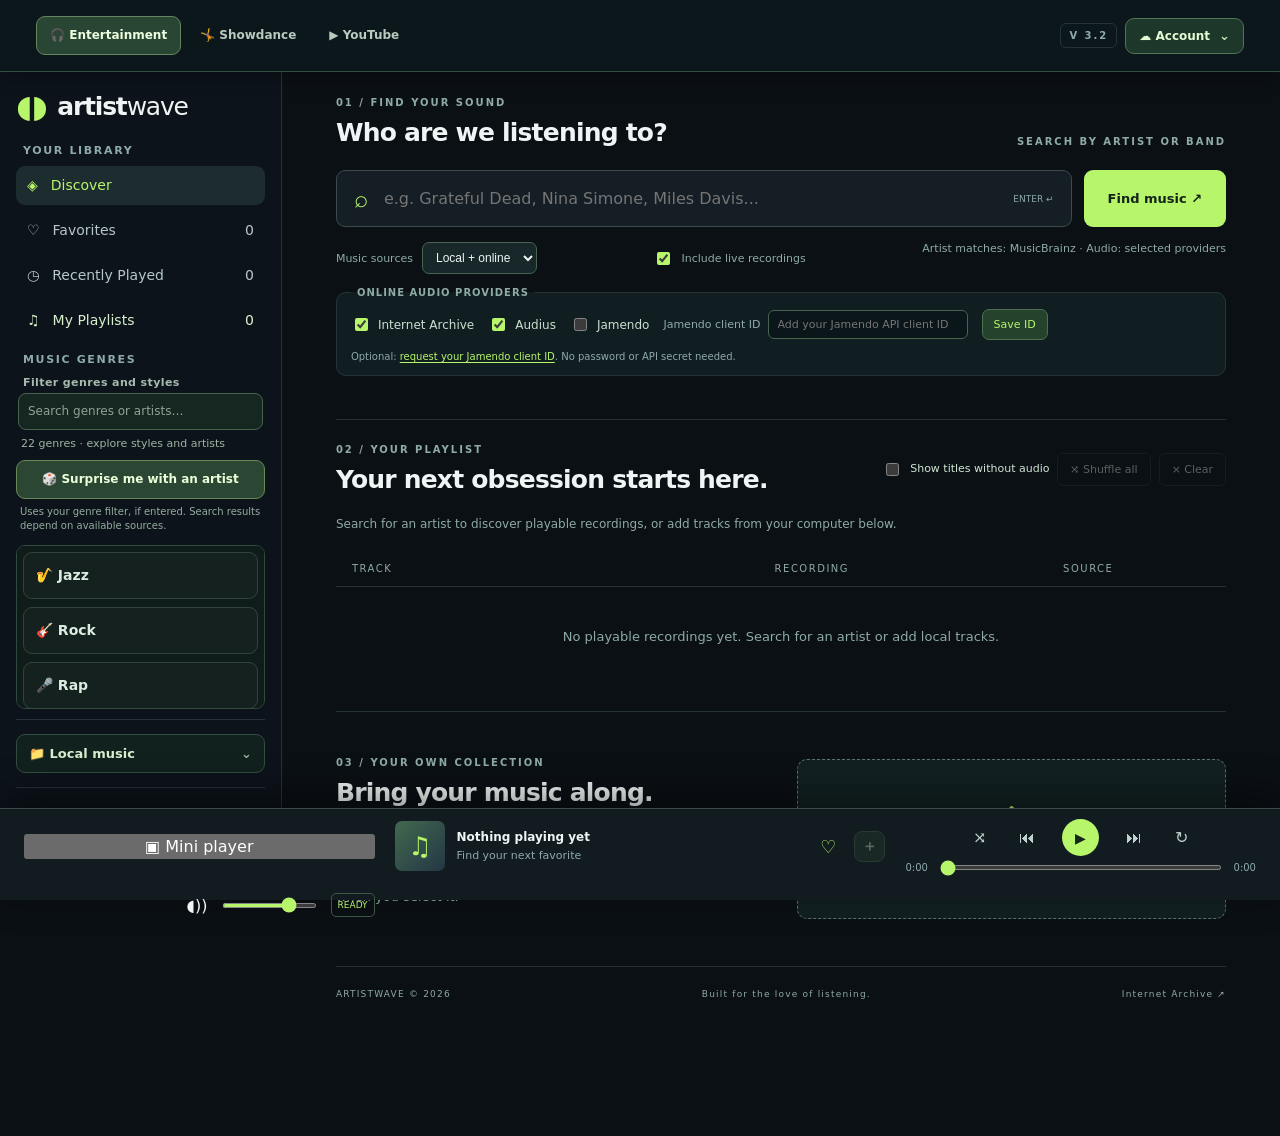
==== commit 6c1b7f02: "Add Mini Player button and compact fallback panel to music player" ====
--- a/index.html
+++ b/index.html
@@ -195,7 +195,8 @@
     </main>
   </div>
 
-  <div class="player"><div class="now-playing"><div class="mini-art" id="miniArt">♫</div><div class="now-text"><strong id="nowTitle">Nothing playing yet</strong><span id="nowArtist">Find your next favorite</span></div><button id="favoriteCurrent" class="heart-button" aria-label="Save current track" disabled>♡</button><button id="playlistSaveCurrent" class="playlist-save-current" type="button" aria-label="Add current track to playlist" title="Add to playlist" disabled>＋</button></div><div class="playback"><div class="play-controls"><button id="shuffleButton" title="Shuffle" aria-label="Toggle shuffle">⤨</button><button id="previousButton" title="Previous" aria-label="Previous track">⏮</button><button id="playButton" class="play-main" title="Play" aria-label="Play">▶</button><button id="nextButton" title="Next" aria-label="Next track">⏭</button><button id="repeatButton" title="Repeat: off" aria-label="Change repeat mode">↻</button></div><div class="timeline"><span id="currentTime">0:00</span><input id="seekBar" type="range" min="0" max="1000" value="0" aria-label="Seek playback"/><span id="duration">0:00</span></div></div><div class="player-right"><span class="volume-icon">◖))</span><input id="volumeBar" type="range" min="0" max="100" value="75" aria-label="Volume"/><span class="source-badge" id="playingSource">READY</span></div></div>
+  <div class="player"><button id="openMiniPlayer" class="open-mini-player" type="button" aria-label="Open mini player window" title="Open mini player">▣ Mini player</button><div class="now-playing"><div class="mini-art" id="miniArt">♫</div><div class="now-text"><strong id="nowTitle">Nothing playing yet</strong><span id="nowArtist">Find your next favorite</span></div><button id="favoriteCurrent" class="heart-button" aria-label="Save current track" disabled>♡</button><button id="playlistSaveCurrent" class="playlist-save-current" type="button" aria-label="Add current track to playlist" title="Add to playlist" disabled>＋</button></div><div class="playback"><div class="play-controls"><button id="shuffleButton" title="Shuffle" aria-label="Toggle shuffle">⤨</button><button id="previousButton" title="Previous" aria-label="Previous track">⏮</button><button id="playButton" class="play-main" title="Play" aria-label="Play">▶</button><button id="nextButton" title="Next" aria-label="Next track">⏭</button><button id="repeatButton" title="Repeat: off" aria-label="Change repeat mode">↻</button></div><div class="timeline"><span id="currentTime">0:00</span><input id="seekBar" type="range" min="0" max="1000" value="0" aria-label="Seek playback"/><span id="duration">0:00</span></div></div><div class="player-right"><span class="volume-icon">◖))</span><input id="volumeBar" type="range" min="0" max="100" value="75" aria-label="Volume"/><span class="source-badge" id="playingSource">READY</span></div></div>
+  <div id="miniPlayerFallback" class="mini-player-fallback" hidden aria-label="Mini player panel"><iframe id="miniPlayerFallbackFrame" title="Mini music player"></iframe></div>
   <dialog id="playlistDialog" class="playlist-dialog" aria-labelledby="playlistDialogTitle">
     <form id="playlistDialogForm" method="dialog">
       <div class="playlist-dialog-mark">♫</div>
@@ -231,5 +232,6 @@
   <script src="studio.js" defer></script>
   <script src="navigation.js" defer></script>
   <script src="playlists.js" defer></script>
+  <script src="mini-player-host.js" defer></script>
 </body>
 </html>
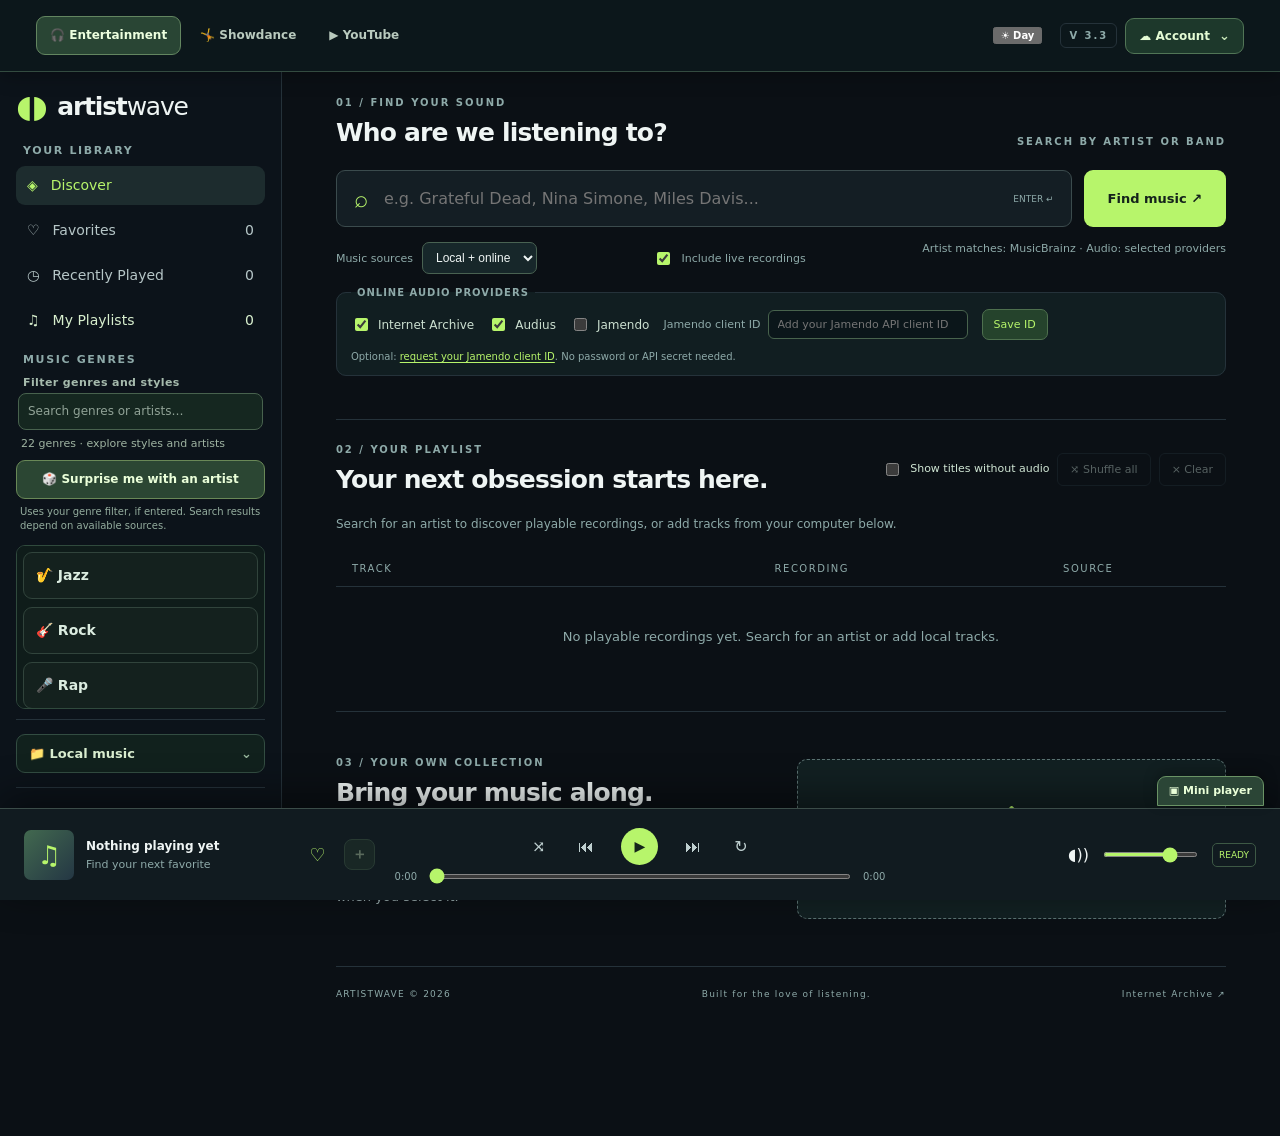
==== commit 81157a56: "Add accessible Day and Night appearance toggle to ArtistWave header" ====
--- a/index.html
+++ b/index.html
@@ -16,7 +16,7 @@
           <button type="button" id="studioNav" class="mode-tab studio-nav">🤸 Showdance</button>
           <button type="button" id="modeYoutube" class="mode-tab">▶ YouTube</button>
         </nav>
-        <div class="top-right"><span class="version">V 3.2</span>
+        <div class="top-right"><button id="themeToggle" class="theme-toggle" type="button" aria-label="Switch to Day theme" aria-pressed="false">☀ Day</button><span class="version">V 3.3</span>
           <details class="topbar-account-menu" id="accountMenu">
             <summary class="topbar-account-toggle" aria-label="Open account and cloud sync settings">☁ Account</summary>
             <div class="cloud-account" aria-label="Account and private cloud sync">
@@ -233,5 +233,6 @@
   <script src="navigation.js" defer></script>
   <script src="playlists.js" defer></script>
   <script src="mini-player-host.js" defer></script>
+  <script src="theme.js" defer></script>
 </body>
 </html>
--- a/styles.css
+++ b/styles.css
@@ -749,3 +749,43 @@
   .my-playlists-library,.my-playlists-detail{padding:15px}
   .my-playlists-track{grid-template-columns:20px minmax(0,1fr) 55px}
 }
+
+/* Slim window launcher and browser popup fallback. */
+/* Keep the main player docked to the viewport, not to the scrolling page. */
+.player{position:fixed;bottom:0;left:0;right:0;z-index:100}
+.player .open-mini-player{position:absolute;right:16px;top:-33px;z-index:10;display:inline-flex;align-items:center;gap:5px;padding:7px 11px;background:#2b4536;border:1px solid #6a9365;border-radius:9px 9px 0 0;color:#eaffd8;font-size:11px;font-weight:800;line-height:1.25;box-shadow:0 -4px 14px #0004}
+.player .open-mini-player:hover{background:#3b6245;border-color:#a7ce85}
+.player .open-mini-player:focus-visible{outline:2px solid #c8ff9d;outline-offset:2px}
+.mini-player-fallback[hidden]{display:none!important}
+.mini-player-fallback{position:fixed;inset:0;z-index:500;background:#0a1115e8;display:flex;align-items:stretch;justify-content:center}
+.mini-player-fallback>iframe{display:block;width:min(380px,100vw);height:100dvh;border:0;background:#111b1c;box-shadow:0 0 0 1px #5e7a62,0 15px 70px #000c}
+body.mini-player-active{overflow:hidden}
+@media(max-width:700px){.player .open-mini-player{right:8px;top:-29px;padding:6px 8px;font-size:10px}}
+
+/* Persistent Entertainment player: reserve space so final songs remain reachable. */
+body{padding-bottom:calc(115px + env(safe-area-inset-bottom,0px))}
+body[data-mode="audio"] .player{
+  position:fixed;
+  inset:auto 0 0;
+  width:100%;
+  margin:0;
+  z-index:100;
+  box-sizing:border-box;
+  padding-bottom:calc(10px + env(safe-area-inset-bottom,0px));
+}
+body[data-mode="audio"] .main,
+body[data-mode="audio"] .app-shell{
+  scroll-padding-bottom:calc(135px + env(safe-area-inset-bottom,0px));
+}
+@media(max-width:700px){
+  body{padding-bottom:calc(132px + env(safe-area-inset-bottom,0px))}
+  body[data-mode="audio"] .player{
+    min-height:110px;
+    height:auto;
+    padding:8px 12px calc(8px + env(safe-area-inset-bottom,0px));
+  }
+  body[data-mode="audio"] .main,
+  body[data-mode="audio"] .app-shell{
+    scroll-padding-bottom:calc(155px + env(safe-area-inset-bottom,0px));
+  }
+}
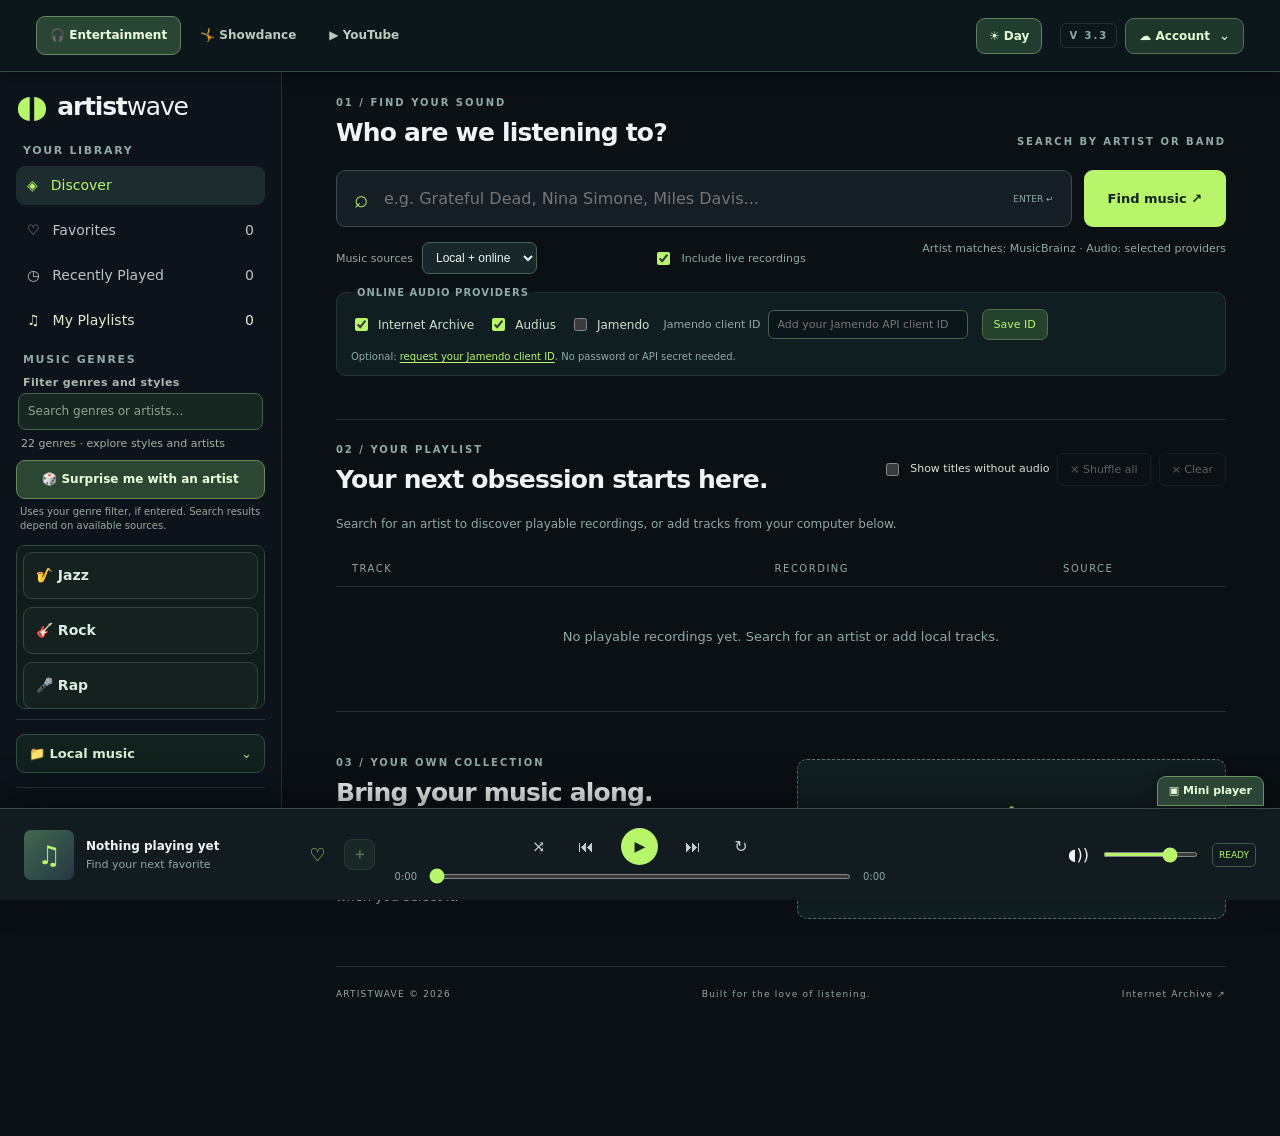
==== commit 9978b70e: "Add collapse-all control to album navigation" ====
--- a/index.html
+++ b/index.html
@@ -187,7 +187,7 @@
         <p id="genreResultsDescription" class="status-message">Choose an artist to load their playlist.</p>
         <div id="genreArtistList" class="genre-artist-list"></div>
       </section>
-      <nav class="album-jump" id="albumJump" aria-label="Jump to album" hidden><label for="albumJumpSelect">Jump to album</label><select id="albumJumpSelect" aria-label="Jump to album"><option value="">Choose an album</option></select></nav>
+      <nav class="album-jump" id="albumJump" aria-label="Album navigation" hidden><label for="albumJumpSelect">Jump to album</label><select id="albumJumpSelect" aria-label="Jump to album"><option value="">Choose an album</option></select><button id="albumFoldAll" class="album-fold-all" type="button" aria-label="Collapse all albums">▴ Collapse all</button></nav>
       <section class="playlist-section" id="playlistSection"><div class="section-heading playlist-title"><div><div class="overline" id="playlistOverline">02 / YOUR PLAYLIST</div><h2 id="playlistHeading">Your next obsession starts here.</h2></div><div class="playlist-actions"><label class="checkbox catalog-toggle"><input type="checkbox" id="showUnavailable"/><span>Show titles without audio</span></label><button class="text-button" id="shuffleAll" disabled>⤨ Shuffle all</button><button class="text-button" id="clearList" disabled>× Clear</button></div></div><div id="statusMessage" class="status-message" role="status" aria-live="polite">Search for an artist to discover playable recordings, or add tracks from your computer below.</div><div class="track-table-head"><span>TRACK</span><span>RECORDING</span><span>SOURCE</span><span></span></div><div id="trackList" class="track-list"><div class="empty-state"><div class="empty-icon">♫</div><strong>It's quiet in here.</strong><span>Search for an artist above to start the music.</span></div></div><a id="externalSearch" class="external-search" href="#" target="_blank" rel="noopener noreferrer" hidden></a><button class="load-more" id="loadMore" hidden>Load more recordings ↓</button></section>
 
       <section class="local-section"><div class="local-left"><div class="overline">03 / YOUR OWN COLLECTION</div><h2>Bring your music along.</h2><p>Add files or select a music folder from the sidebar. ArtistWave scans supported files and subfolders on your device (where permitted). Nothing is uploaded. Folder access is requested only when you select it.</p></div><div class="file-drop" id="fileDrop" tabindex="0" role="button" aria-label="Add local audio files"><span class="upload-icon">↥</span><strong>Drop audio files here</strong><span>or <u>browse files</u> · MP3, FLAC, WAV, OGG, M4A</span><input id="fileInput" type="file" accept="audio/*,.flac,.m4a" multiple hidden /></div></section>
--- a/styles.css
+++ b/styles.css
@@ -789,3 +789,139 @@
     scroll-padding-bottom:calc(155px + env(safe-area-inset-bottom,0px));
   }
 }
+
+
+/* ArtistWave Day template — soft ivory, forest green and warm natural surfaces. */
+:root[data-theme="day"]{
+  color-scheme:light;
+  --bg:#f6f8f1;--panel:#fffefa;--line:#b9cbb9;
+  --text:#23372e;--muted:#60786a;--accent:#376b3a;
+}
+[data-theme="day"] body{background:var(--bg);color:var(--text)}
+[data-theme="day"] .app-shell>.topbar{background:#fffefa;border-bottom-color:#d3e1d3;box-shadow:0 5px 18px #43594015}
+[data-theme="day"] .topbar,[data-theme="day"] .sidebar{background:#fffefa;color:#233a2d;border-color:#d7e2d6}
+[data-theme="day"] .brand,[data-theme="day"] .brand-light,[data-theme="day"] .breadcrumb strong{color:#294d34}
+[data-theme="day"] .nav-item{color:#345342}
+[data-theme="day"] .nav-item:hover,[data-theme="day"] .nav-item.active{background:#e7f2df;color:#2d6034}
+[data-theme="day"] .mode-tab{color:#4e6557}
+[data-theme="day"] .mode-tab:hover{background:#e6f0e1;border-color:#c4d9c3;color:#25552f}
+[data-theme="day"] .mode-tab.active{background:#dcedd5;color:#285a2e;border-color:#9fbe9b}
+[data-theme="day"] .topbar-account-toggle,[data-theme="day"] .version{background:#f0f5eb;color:#36543b;border-color:#c8dbca}
+.theme-toggle{
+  display:inline-flex;align-items:center;justify-content:center;gap:5px;
+  min-height:36px;padding:8px 12px;white-space:nowrap;
+  border:1px solid #5e825e;border-radius:9px;
+  background:#203d2e;color:#e1f9d7;font-weight:800;font-size:12px;
+  cursor:pointer;letter-spacing:0;
+}
+.theme-toggle:hover{background:#305c3c;border-color:#9bc68b}
+.theme-toggle:focus-visible{outline:2px solid #c5ed89;outline-offset:2px}
+[data-theme="day"] .theme-toggle{background:#f7f2d8;color:#655822;border-color:#d9cd95}
+[data-theme="day"] .theme-toggle:hover{background:#fff0bb}
+[data-theme="day"] .main{color:#263f31}
+[data-theme="day"] .hero{border-color:#d8e4d7}
+[data-theme="day"] .hero h1,[data-theme="day"] .section-heading h2{color:#243f31}
+[data-theme="day"] .hero-copy p,[data-theme="day"] .hero-copy span,[data-theme="day"] .status-message{color:#627769}
+[data-theme="day"] .search-box,[data-theme="day"] .search-form input,
+[data-theme="day"] .source-select-label select,[data-theme="day"] .provider-panel,
+[data-theme="day"] .provider-key input,[data-theme="day"] .provider-panel input[type="text"],
+[data-theme="day"] input[type="search"],[data-theme="day"] input[type="text"],
+[data-theme="day"] textarea,[data-theme="day"] select{
+  background:#fffefa;color:#234031;border-color:#bfd1c2;
+}
+[data-theme="day"] input::placeholder,[data-theme="day"] textarea::placeholder{color:#798f7d}
+[data-theme="day"] .provider-panel,[data-theme="day"] .match-panel,
+[data-theme="day"] .local-section,[data-theme="day"] .file-drop{background:#fffefa;color:#294135;border-color:#c9dacb}
+[data-theme="day"] .provider-panel small,[data-theme="day"] .search-options,[data-theme="day"] .checkbox{color:#5a7361}
+[data-theme="day"] .genre-node{background:#fffefa;border-color:#c6daca}
+[data-theme="day"] .genre-top-button{color:#304a38}
+[data-theme="day"] .genre-top-button:hover,[data-theme="day"] .genre-top-button[aria-expanded="true"]{background:#e3efde;color:#2e6638}
+[data-theme="day"] .genre-style-button{background:#edf4e9;color:#395a44}
+[data-theme="day"] .genre-style-button[aria-expanded="true"]{background:#daecd6;color:#245b34}
+[data-theme="day"] .genre-era-button,[data-theme="day"] .genre-sidebar-artist{color:#3d5948}
+[data-theme="day"] .genre-era-button:hover,[data-theme="day"] .genre-era-button.active,
+[data-theme="day"] .genre-era-button[aria-expanded="true"]{background:#deedda;color:#245a31}
+[data-theme="day"] .genre-sidebar-artist:hover{background:#e8f3e2;color:#255d34}
+[data-theme="day"] .genre-category-heading,[data-theme="day"] .side-label{color:#647e6a}
+[data-theme="day"] .genre-filter-row input{background:#f5f9f2;color:#2c4b37;border-color:#bad2be}
+[data-theme="day"] .genre-filter-row button,[data-theme="day"] .surprise-artist{background:#e2f0d9;color:#2a5d33;border-color:#93b994}
+[data-theme="day"] .surprise-artist:hover{background:#d1e9c6}
+[data-theme="day"] .sidebar .surprise-help,[data-theme="day"] .sidebar .genre-filter-count{color:#607968}
+[data-theme="day"] .genre-artist-card{background:#fffefa;border-color:#cbdccc;color:#2d4935}
+[data-theme="day"] .genre-artist-card:hover{background:#eaf3e5}
+[data-theme="day"] .genre-artist-card strong{color:#2a4d35}
+[data-theme="day"] .track-row{border-color:#dae6d9}
+[data-theme="day"] .track-row:hover{background:#eff5eb}
+[data-theme="day"] .track-row.active{background:#e2efdc}
+[data-theme="day"] .track-info strong,[data-theme="day"] .album-heading{color:#243c2e}
+[data-theme="day"] .track-info small,[data-theme="day"] .track-source,
+[data-theme="day"] .album-count,[data-theme="day"] .recording-name{color:#587462}
+[data-theme="day"] .album-group,[data-theme="day"] .album-header{border-color:#d4e2d2}
+[data-theme="day"] .track-actions button:not(.heart-button),
+[data-theme="day"] .track-add-playlist,[data-theme="day"] .playlist-save-current{background:#e7f2dc;color:#295f33;border-color:#a8c6a2}
+[data-theme="day"] .player{background:#fffefa;color:#284034;border-top-color:#b4ccb8;box-shadow:0 -8px 28px #39583c1c}
+[data-theme="day"] .now-text strong{color:#254032}
+[data-theme="day"] .now-text span,[data-theme="day"] .timeline{color:#6a806d}
+[data-theme="day"] .play-controls button:not(.play-main){color:#416f48}
+[data-theme="day"] .play-controls .play-main{background:#386f42;color:#fff}
+[data-theme="day"] .player .open-mini-player{background:#e5f0d9;color:#285b31;border-color:#abc8a3}
+[data-theme="day"] .source-badge{color:#30603b;border-color:#abc7a8}
+[data-theme="day"] .heart-button{color:#3b7348}
+[data-theme="day"] .my-playlists-hero{background:radial-gradient(ellipse at 85% 20%,#d6ebce,transparent 55%),linear-gradient(115deg,#e8f5df,#f8f9ee 80%);border-color:#a9cba8}
+[data-theme="day"] .my-playlists-hero h1{color:#274637}
+[data-theme="day"] .my-playlists-hero h1 em{color:#3e7a42}
+[data-theme="day"] .my-playlists-hero p{color:#56705d}
+[data-theme="day"] .my-playlists-library,[data-theme="day"] .my-playlists-detail{background:#fffefa;border-color:#cbdbca;color:#294031}
+[data-theme="day"] .my-playlists-card{background:#f5f9f1;color:#2e4d38;border-color:#d1dfcf}
+[data-theme="day"] .my-playlists-card:hover{background:#eaf3e6}
+[data-theme="day"] .my-playlists-card.selected{background:#e1efdb;border-color:#8bb28d}
+[data-theme="day"] .my-playlists-card-copy small,[data-theme="day"] .my-playlists-detail-head p,
+[data-theme="day"] .my-playlists-note{color:#667c6b}
+[data-theme="day"] .my-playlists-detail-empty h2{color:#294332}
+[data-theme="day"] .my-playlists-detail-empty,[data-theme="day"] .my-playlists-tracks-empty{color:#6a816d}
+[data-theme="day"] .my-playlists-detail-head{border-color:#d9e4d6}
+[data-theme="day"] .my-playlists-track{background:#f3f8f0;color:#31513b}
+[data-theme="day"] .my-playlists-track:hover{background:#e8f2e1;border-color:#c6d8be}
+[data-theme="day"] .my-playlists-track-info small{color:#71876f}
+[data-theme="day"] .my-playlists-detail-actions button,[data-theme="day"] .my-playlists-track-controls button,
+[data-theme="day"] .my-playlists-play-actions button:not(#myPlaylistsPlay){background:#e4efdc;color:#31583a;border-color:#b2ceb1}
+[data-theme="day"] .my-playlists-play-actions #myPlaylistsPlay,
+[data-theme="day"] .my-playlists-create{background:#356f40;color:#fff}
+[data-theme="day"] .playlist-dialog,[data-theme="day"] .art-dialog{background:#fffefa;color:#294234;border-color:#b5d1b4}
+[data-theme="day"] .playlist-dialog h2{color:#284231}
+[data-theme="day"] .playlist-dialog p,[data-theme="day"] .playlist-dialog label{color:#5c7162}
+[data-theme="day"] .playlist-dialog input{background:#f8faf5;color:#2a4335;border-color:#adc7ad}
+[data-theme="day"] .playlist-picker-choice{background:#eef6ea;color:#294833;border-color:#bed4bb}
+[data-theme="day"] .playlist-picker-choice:hover{background:#e1efdc}
+[data-theme="day"] .cloud-account,[data-theme="day"] .topbar-account-menu>.cloud-account{background:#fffefa;color:#2b4835;border-color:#c9ddcb;box-shadow:0 12px 30px #2a50311b}
+[data-theme="day"] .cloud-account-name,[data-theme="day"] .cloud-status{color:#4f6c59}
+[data-theme="day"] .cloud-account button{background:#e8f2e2;color:#2c5535;border-color:#b4cdae}
+[data-theme="day"] .youtube-head,[data-theme="day"] .studio-intro{background:linear-gradient(120deg,#e1efdc,#f6f9f2);border-color:#b7d2b4}
+[data-theme="day"] .youtube-head h2,[data-theme="day"] .studio-intro h2{color:#2c4d36}
+[data-theme="day"] .youtube-panel,[data-theme="day"] .studio-workspace section,
+[data-theme="day"] .youtube-account{background:#fffefa;color:#2d4838;border-color:#c3d9c6}
+[data-theme="day"] .youtube-account-copy strong{color:#29513a}
+[data-theme="day"] .youtube-account-copy p{color:#567060}
+[data-theme="day"] .youtube-account>a{background:#daecd2;color:#325c38}
+[data-theme="day"] .studio-workspace input,[data-theme="day"] .studio-workspace select,
+[data-theme="day"] .youtube-workspace input{background:#fffefa;color:#2d4537;border-color:#bcd0be}
+[data-theme="day"] .mini-player-fallback{background:#29352aa8}
+@media(max-width:700px){
+  .top-right .theme-toggle{padding:6px 8px;font-size:11px;min-height:32px}
+}
+
+/* Day theme: clearer separators across workspaces without heavier Night borders. */
+[data-theme="day"] .app-shell>.topbar,
+[data-theme="day"] .sidebar,
+[data-theme="day"] .hero,
+[data-theme="day"] .playlist-section,
+[data-theme="day"] .genre-results,
+[data-theme="day"] .player,
+[data-theme="day"] .my-playlists-detail-head,
+[data-theme="day"] .my-playlists-hero,
+[data-theme="day"] .youtube-head,
+[data-theme="day"] .studio-intro{border-color:#b4c6b5}
+[data-theme="day"] .track-row,
+[data-theme="day"] .album-group,
+[data-theme="day"] .album-header,
+[data-theme="day"] .my-playlists-track{border-color:#c1d1c2}
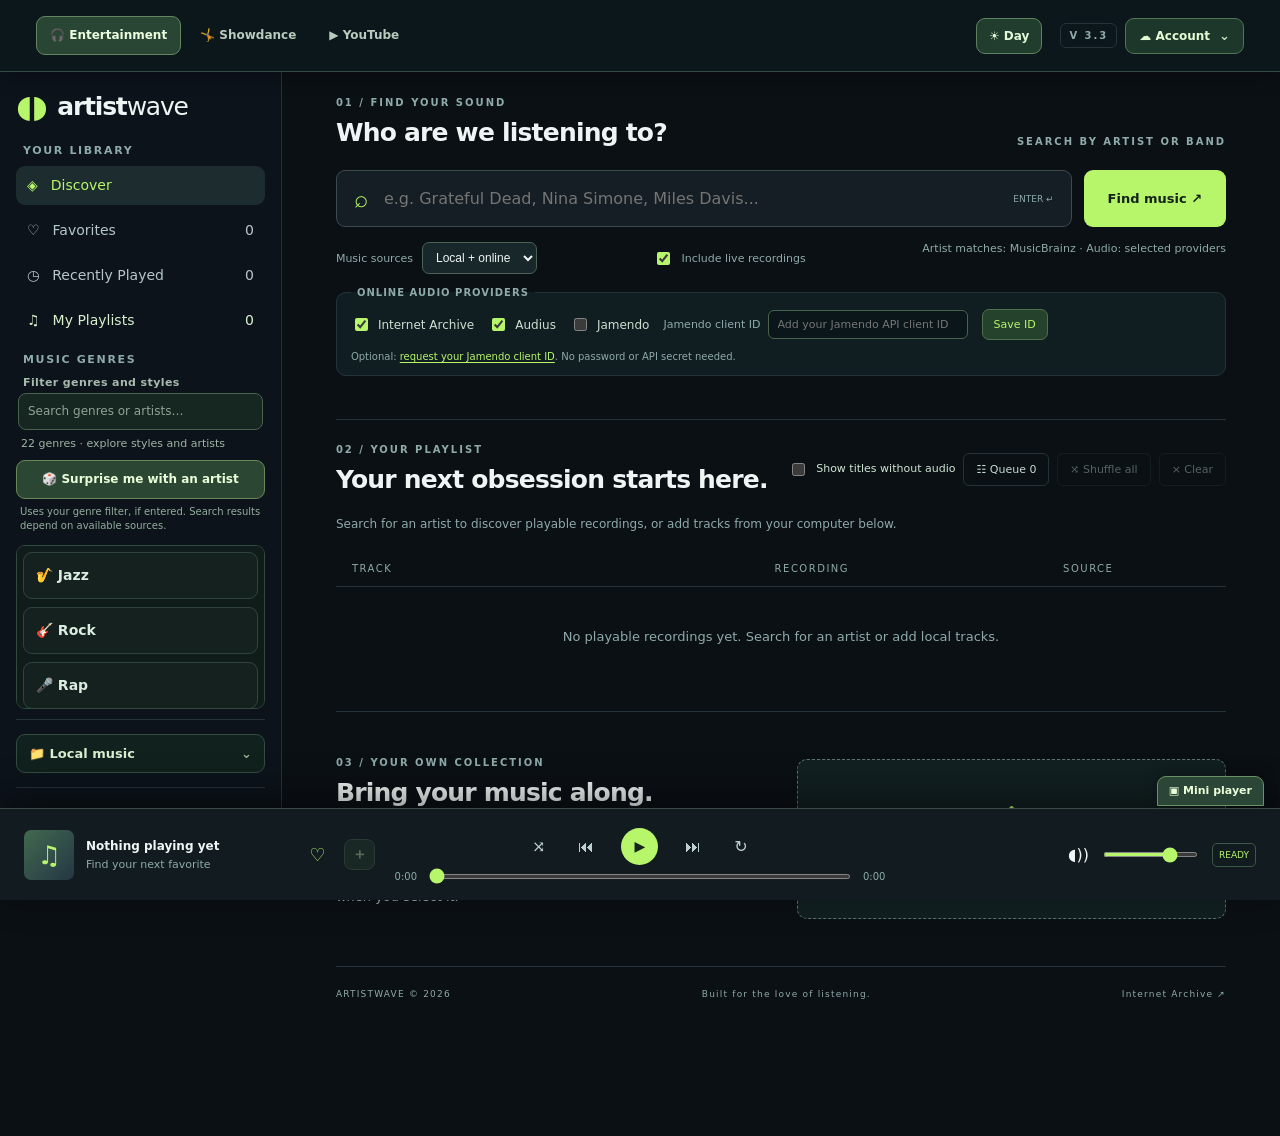
==== commit 31741ba2: "Add compact Smart Queue panel with toggle, count and clear controls" ====
--- a/index.html
+++ b/index.html
@@ -188,8 +188,16 @@
         <div id="genreArtistList" class="genre-artist-list"></div>
       </section>
       <nav class="album-jump" id="albumJump" aria-label="Album navigation" hidden><label for="albumJumpSelect">Jump to album</label><select id="albumJumpSelect" aria-label="Jump to album"><option value="">Choose an album</option></select><button id="albumFoldAll" class="album-fold-all" type="button" aria-label="Collapse all albums">▴ Collapse all</button></nav>
-      <section class="playlist-section" id="playlistSection"><div class="section-heading playlist-title"><div><div class="overline" id="playlistOverline">02 / YOUR PLAYLIST</div><h2 id="playlistHeading">Your next obsession starts here.</h2></div><div class="playlist-actions"><label class="checkbox catalog-toggle"><input type="checkbox" id="showUnavailable"/><span>Show titles without audio</span></label><button class="text-button" id="shuffleAll" disabled>⤨ Shuffle all</button><button class="text-button" id="clearList" disabled>× Clear</button></div></div><div id="statusMessage" class="status-message" role="status" aria-live="polite">Search for an artist to discover playable recordings, or add tracks from your computer below.</div><div class="track-table-head"><span>TRACK</span><span>RECORDING</span><span>SOURCE</span><span></span></div><div id="trackList" class="track-list"><div class="empty-state"><div class="empty-icon">♫</div><strong>It's quiet in here.</strong><span>Search for an artist above to start the music.</span></div></div><a id="externalSearch" class="external-search" href="#" target="_blank" rel="noopener noreferrer" hidden></a><button class="load-more" id="loadMore" hidden>Load more recordings ↓</button></section>
-
+      <section class="playlist-section" id="playlistSection"><div class="section-heading playlist-title"><div><div class="overline" id="playlistOverline">02 / YOUR PLAYLIST</div><h2 id="playlistHeading">Your next obsession starts here.</h2></div><div class="playlist-actions"><label class="checkbox catalog-toggle"><input type="checkbox" id="showUnavailable"/><span>Show titles without audio</span></label><button class="text-button queue-toggle-button" id="smartQueueToggle" type="button" aria-controls="smartQueuePanel" aria-expanded="false">☷ Queue <span id="smartQueueCount">0</span></button><button class="text-button" id="shuffleAll" disabled>⤨ Shuffle all</button><button class="text-button" id="clearList" disabled>× Clear</button></div></div><div id="statusMessage" class="status-message" role="status" aria-live="polite">Search for an artist to discover playable recordings, or add tracks from your computer below.</div><div class="track-table-head"><span>TRACK</span><span>RECORDING</span><span>SOURCE</span><span></span></div><div id="trackList" class="track-list"><div class="empty-state"><div class="empty-icon">♫</div><strong>It's quiet in here.</strong><span>Search for an artist above to start the music.</span></div></div><a id="externalSearch" class="external-search" href="#" target="_blank" rel="noopener noreferrer" hidden></a><button class="load-more" id="loadMore" hidden>Load more recordings ↓</button></section>
+
+      <section class="smart-queue-panel" id="smartQueuePanel" hidden aria-labelledby="smartQueueHeading">
+        <div class="smart-queue-head">
+          <div><div class="overline">NEXT ON DECK</div><h2 id="smartQueueHeading">Your listening queue</h2><p>Play Next and Add to Queue won't change your saved playlists.</p></div>
+          <div class="smart-queue-head-actions"><button id="smartQueueClear" type="button">Clear queue</button><button id="smartQueueClose" type="button" aria-label="Close queue">×</button></div>
+        </div>
+        <div id="smartQueueList" class="smart-queue-list"></div>
+        <p id="smartQueueStatus" role="status" aria-live="polite" class="smart-queue-status"></p>
+      </section>
       <section class="local-section"><div class="local-left"><div class="overline">03 / YOUR OWN COLLECTION</div><h2>Bring your music along.</h2><p>Add files or select a music folder from the sidebar. ArtistWave scans supported files and subfolders on your device (where permitted). Nothing is uploaded. Folder access is requested only when you select it.</p></div><div class="file-drop" id="fileDrop" tabindex="0" role="button" aria-label="Add local audio files"><span class="upload-icon">↥</span><strong>Drop audio files here</strong><span>or <u>browse files</u> · MP3, FLAC, WAV, OGG, M4A</span><input id="fileInput" type="file" accept="audio/*,.flac,.m4a" multiple hidden /></div></section>
       <footer class="footer"><span>ARTISTWAVE © 2026</span><span>Built for the love of listening.</span><a href="https://archive.org" target="_blank" rel="noopener noreferrer">Internet Archive ↗</a></footer>
     </main>
--- a/styles.css
+++ b/styles.css
@@ -925,3 +925,48 @@
 [data-theme="day"] .album-group,
 [data-theme="day"] .album-header,
 [data-theme="day"] .my-playlists-track{border-color:#c1d1c2}
+
+/* v3.4 compact albums: a one-line album header with reversible track disclosure. */
+.album-tracks[hidden]{display:none!important}
+.album-fold-button,.album-fold-all{
+  display:inline-flex;align-items:center;justify-content:center;
+  min-height:34px;padding:7px 12px;flex:0 0 auto;
+  color:#d7eacb;background:#273f35;border:1px solid #537359;
+  border-radius:8px;font-size:11px;font-weight:800;white-space:nowrap;
+}
+.album-fold-button:hover,.album-fold-all:hover{background:#365b42;border-color:#8bb681}
+.album-fold-button:focus-visible,.album-fold-all:focus-visible{outline:2px solid var(--accent);outline-offset:2px}
+.album-fold-all{margin-left:auto}
+.album-group.album-collapsed{margin-top:9px;margin-bottom:9px}
+.album-group.album-collapsed .album-header{
+  min-height:48px;flex-wrap:nowrap;gap:9px;
+  padding:5px 12px;border-bottom:0;
+}
+.album-group.album-collapsed .album-cover{width:35px;height:35px;min-width:35px;flex:0 0 35px}
+.album-group.album-collapsed .album-heading{flex:1 1 auto;min-width:0;overflow:hidden;text-overflow:ellipsis;white-space:nowrap;font-size:13px}
+.album-group.album-collapsed .album-count{flex:0 0 auto;margin-right:0}
+.album-group.album-collapsed .album-year{display:none}
+.album-group.album-collapsed .album-play-button{min-height:30px;padding:6px 9px}
+.album-group.album-collapsed .album-fold-button{min-height:30px;padding:6px 10px}
+[data-theme="day"] .album-fold-button,[data-theme="day"] .album-fold-all{
+  background:#e3efde;color:#285c33;border-color:#a4bea4;
+}
+[data-theme="day"] .album-fold-button:hover,[data-theme="day"] .album-fold-all:hover{background:#d3e7cc}
+[data-theme="day"] .album-group.album-collapsed .album-header{background:#f4f8f0}
+@media(max-width:700px){
+  .album-fold-all{margin-left:0}
+  .album-group.album-collapsed .album-header{flex-wrap:wrap;min-height:48px;padding:7px 9px;gap:5px}
+  .album-group.album-collapsed .album-heading{flex:1 1 45%;font-size:12px}
+  .album-group.album-collapsed .album-count{order:0;flex-basis:auto;font-size:9px}
+  .album-group.album-collapsed .album-play-button{font-size:10px}
+  .album-group.album-collapsed .album-fold-button{font-size:10px}
+}
+
+/* Keep the collapsed album truly one row on narrow devices. */
+@media(max-width:700px){
+  .album-group.album-collapsed .album-header{flex-wrap:nowrap}
+  .album-group.album-collapsed .album-heading{flex:1 1 0;min-width:0}
+  .album-group.album-collapsed .album-count{display:none}
+  .album-group.album-collapsed .album-play-button,
+  .album-group.album-collapsed .album-fold-button{flex-shrink:0;padding:6px 7px}
+}
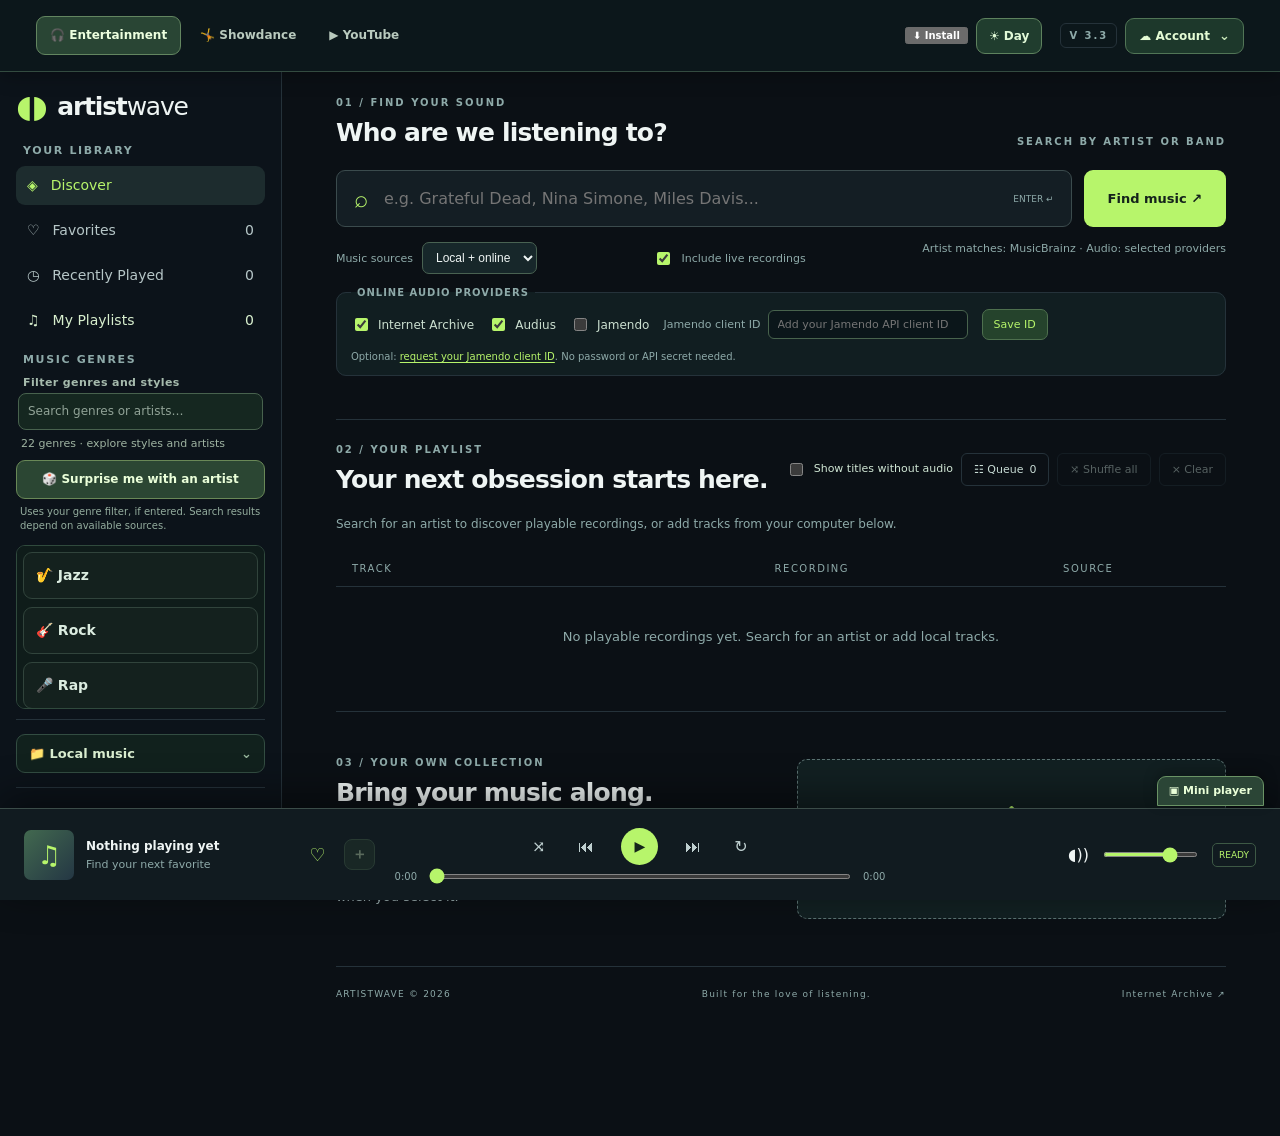
==== commit 35e9e6eb: "Add ArtistWave install action and PWA manifest to main page" ====
--- a/index.html
+++ b/index.html
@@ -7,6 +7,9 @@
   <meta name="google-oauth-client-id" content="143348900361-co7l5q5b5jl2c51in1p6od1nft592smq.apps.googleusercontent.com" />
   <title>ArtistWave — Your artist, your station</title>
   <link rel="stylesheet" href="styles.css" />
+  <link rel="manifest" href="manifest.webmanifest" />
+  <link rel="icon" type="image/png" sizes="192x192" href="icon-192.png" />
+  <link rel="apple-touch-icon" href="icon-192.png" />
 </head>
 <body>
   <div class="app-shell">
@@ -16,7 +19,8 @@
           <button type="button" id="studioNav" class="mode-tab studio-nav">🤸 Showdance</button>
           <button type="button" id="modeYoutube" class="mode-tab">▶ YouTube</button>
         </nav>
-        <div class="top-right"><button id="themeToggle" class="theme-toggle" type="button" aria-label="Switch to Day theme" aria-pressed="false">☀ Day</button><span class="version">V 3.3</span>
+        <div class="top-right"><button id="installAppButton" class="install-app-button" type="button" aria-label="Install ArtistWave as an app" title="Install ArtistWave">⬇ Install</button><button id="themeToggle" class="theme-toggle" type="button" aria-label="Switch to Day theme" aria-pressed="false">☀ Day</button><span class="version">V 3.3</span>
+          <span id="installAppStatus" class="install-app-status" role="status" aria-live="polite" hidden></span>
           <details class="topbar-account-menu" id="accountMenu">
             <summary class="topbar-account-toggle" aria-label="Open account and cloud sync settings">☁ Account</summary>
             <div class="cloud-account" aria-label="Account and private cloud sync">
@@ -242,5 +246,6 @@
   <script src="playlists.js" defer></script>
   <script src="mini-player-host.js" defer></script>
   <script src="theme.js" defer></script>
+  <script src="install.js" defer></script>
 </body>
 </html>
--- a/styles.css
+++ b/styles.css
@@ -970,3 +970,54 @@
   .album-group.album-collapsed .album-play-button,
   .album-group.album-collapsed .album-fold-button{flex-shrink:0;padding:6px 7px}
 }
+
+/* Smart Queue: ephemeral listening order, independent from saved playlists. */
+.queue-toggle-button{display:inline-flex;align-items:center;gap:6px}
+.queue-toggle-button.active{color:var(--accent)}
+#smartQueuePanel[hidden]{display:none!important}
+.smart-queue-panel{
+  margin:20px 0 30px;padding:20px 22px;
+  border:1px solid #43624d;border-radius:14px;
+  background:#12211f;box-shadow:0 12px 32px #0003;
+}
+.smart-queue-head{display:flex;align-items:start;justify-content:space-between;gap:15px;border-bottom:1px solid #3b5648;padding-bottom:15px}
+.smart-queue-head h2{margin:7px 0;font-size:21px;letter-spacing:-.5px;color:#f1f8e8}
+.smart-queue-head p{margin:0;color:#a2bda9;font-size:12px;line-height:1.5}
+.smart-queue-head-actions{display:flex;gap:8px;align-items:center}
+.smart-queue-head-actions button{border:1px solid #5a755c;border-radius:8px;background:#294238;color:#e2f3da;padding:9px 12px;font-size:12px;font-weight:750}
+.smart-queue-head-actions button:disabled{opacity:.4;cursor:not-allowed}
+.smart-queue-head-actions button:last-child{font-size:19px;padding:3px 10px}
+.smart-queue-list{display:flex;flex-direction:column;gap:5px;padding:13px 0 0}
+.smart-queue-empty{color:#abc1ae;font-size:12px;line-height:1.7;margin:0;padding:13px}
+.smart-queue-track{display:grid;grid-template-columns:30px minmax(0,1fr) auto;align-items:center;gap:12px;padding:10px 12px;border:1px solid #344e40;border-radius:9px;background:#1a3029}
+.smart-queue-order{font-size:11px;color:#a5c49e}
+.smart-queue-track-info{min-width:0;display:flex;flex-direction:column;gap:4px}
+.smart-queue-track-info strong{font-size:13px;color:#edf8e9;overflow-wrap:anywhere}
+.smart-queue-track-info>span{font-size:11px;color:#abc0b0;overflow-wrap:anywhere}
+.smart-queue-actions{display:flex;align-items:center;gap:5px}
+.smart-queue-actions button{min-width:30px;min-height:30px;border:1px solid #5a7b5e;border-radius:7px;background:#294637;color:#e4f7d4;font-size:13px}
+.smart-queue-actions button:hover:not(:disabled){background:#3b5d44}
+.smart-queue-actions button:disabled{opacity:.3;cursor:not-allowed}
+.smart-queue-status{color:#c5edae;font-size:11px;min-height:1.5em}
+.track-queue-next,.track-queue-add{
+  border:1px solid #547659;border-radius:7px;background:#284136;color:#dcf8d4;
+  padding:6px 9px;white-space:nowrap;font-size:11px;font-weight:800;
+}
+.track-queue-next:hover,.track-queue-add:hover{background:#40614a}
+[data-theme="day"] .smart-queue-panel{background:#fffefa;border-color:#b8cdb9;box-shadow:0 10px 25px #45634413}
+[data-theme="day"] .smart-queue-head{border-color:#c9daca}
+[data-theme="day"] .smart-queue-head h2{color:#294736}
+[data-theme="day"] .smart-queue-head p,[data-theme="day"] .smart-queue-empty{color:#657e69}
+[data-theme="day"] .smart-queue-head-actions button,[data-theme="day"] .smart-queue-actions button,
+[data-theme="day"] .track-queue-next,[data-theme="day"] .track-queue-add{background:#e4f0dd;color:#2d6039;border-color:#b0c9ad}
+[data-theme="day"] .smart-queue-track{background:#f3f8f0;border-color:#d2dfd0}
+[data-theme="day"] .smart-queue-track-info strong{color:#2e5139}
+[data-theme="day"] .smart-queue-track-info>span,[data-theme="day"] .smart-queue-order{color:#657b69}
+[data-theme="day"] .smart-queue-status{color:#346c3c}
+@media(max-width:700px){
+  .smart-queue-panel{padding:15px}
+  .smart-queue-head{flex-wrap:wrap}
+  .smart-queue-track{gap:7px;padding:9px}
+  .smart-queue-actions button{min-width:26px;min-height:29px}
+  .track-queue-next,.track-queue-add{padding:6px}
+}
